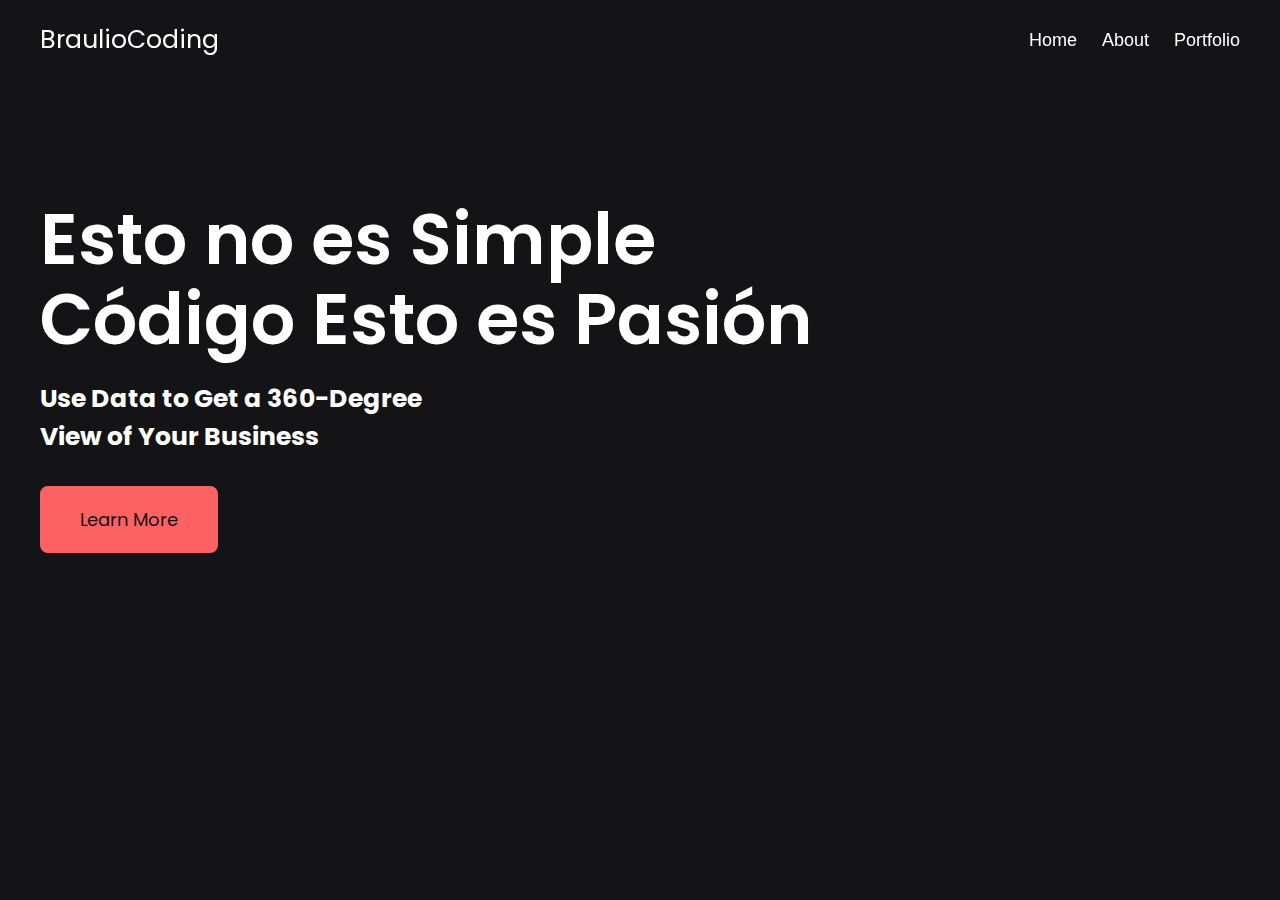
==== index.html @ 5a396bde "menu imagen" ====
<!DOCTYPE html>
<html lang="es">
<head>
    <meta charset="UTF-8">
    <meta http-equiv="X-UA-Compatible" content="IE=edge">
    <meta name="viewport" content="width=device-width, initial-scale=1.0">
    <link rel="stylesheet" href="styles/styles.css">
    <title>Document</title>
</head>
<body>
  <main>

    <section id="bc__section__menu" class="bc__section__menu">
        <div class="bc__section__menu__container bc__section__container">
            <div class="bc__container__logo">
                <img class="bc__logo__img" src="Images/braulio__coding__logo.png" alt="">
                <span class="bc__logo__name">BraulioCoding</span>
            </div>
            <nav class="bc__navegation"> 
                <span> Home </span>
                <span> About </span>
                <span> Portfolio </span>
            </nav>
        </div>
    </section>

    <section id="bc__section__presentation" class="bc__section__presentation">
        <div class="bc__section__presentation__container bc__section__container">
            <div class="bc__section__presentation__container__text">
                <h1>
                    Esto no es Simple Código Esto es Pasión
                </h1>

                <h2>
                    Use Data to Get a 360-Degree View of Your Business
                </h2>

                <button class="bc__btn">Learn More</button>
            </div>
        </div>
    </section>

  </main>
</body>
</html>
---- styles/styles.css ----
@import url("https://fonts.googleapis.com/css2?family=Open+Sans:wght@300;400;500;600;700;800&family=Poppins:wght@400;500;600;700;800;900&display=swap");
* {
  margin: 0px;
  padding: 0px;
  box-sizing: border-box;
  font-family: "Montserrat", sans-serif;
}

body {
  background-color: var(--background-color-main);
}

h1,
h2,
h3,
h4,
h5,
h6 {
  color: #ffffff;
  font-family: "Poppins", sans-serif;
}

h1 {
  font-size: 70px;
  font-weight: 600;
  line-height: 80px;
}

h2 {
  font-size: 25px;
}

p {
  color: #bababa;
  font-family: "Open Sans", sans-serif;
}

section {
  display: flex;
  padding: 0 40px;
}

.bc__section__menu {
  position: fixed;
  top: 0px;
  right: 0px;
  left: 0px;
  color: #ffffff;
  background-color: transparent;
}
.bc__section__menu__container {
  display: flex;
  justify-content: space-between;
  padding: 15px 0;
}
.bc__section__menu__container .bc__container__logo {
  display: flex;
  align-items: center;
}
.bc__section__menu__container .bc__container__logo .bc__logo__name {
  font-family: "Poppins", sans-serif;
  font-size: 25px;
}
.bc__section__menu__container .bc__container__logo img.bc__logo__img {
  height: 50px;
}
.bc__section__menu__container .bc__navegation {
  display: flex;
  align-items: center;
  gap: 25px;
  font-family: "Open Sans", sans-serif;
  font-size: 18px;
}
.bc__section__menu__container .bc__navegation span {
  cursor: pointer;
  transition: color 0.4s ease;
}
.bc__section__menu__container .bc__navegation span:hover {
  color: var(--color-main);
}

.bc__section__container {
  width: 1800px;
  margin: 0 auto;
}

.bc__btn {
  padding: 18px 38px;
  font-size: 18px;
  border-radius: 8px;
  border: 2px solid var(--color-main);
  background-color: var(--color-main);
  color: var(--background-color-main);
  font-family: "Poppins", sans-serif;
  cursor: pointer;
  transition: all 0.4s ease;
}

.bc__btn:hover {
  border: 2px solid #ffffff;
  background-color: transparent;
  color: #ffffff;
}

/* Media Queries --------------------------------------*/
@media screen and (max-width: 1024px) {
  section {
    padding: 0 20px;
  }
}
@media screen and (max-width: 768px) {
  h1 {
    font-size: 40px;
    line-height: 45px;
  }
  h2 {
    font-size: 20px;
  }
  .bc__section__menu__container nav.bc__navegation {
    display: none;
  }
  .bc__section__menu__container .bc__logo__name {
    display: none;
  }
}
:root {
  --background-color-container: #181c1e;
  --background-color-main: #141416;
  --radius-main: 15px;
  --padding-container: 20px;
  --color-main: #fd6262;
}

.bc__section__presentation {
  min-height: 800px;
  height: 100vh;
  background-image: url(../Images/FondoPresentacion.webp) !important;
  background-position: center;
  background-size: cover;
}
.bc__section__presentation__container__text {
  max-width: 800px;
  margin-top: 200px;
}
.bc__section__presentation__container__text h2 {
  max-width: 400px;
  padding: 20px 0 30px 0;
}

/* Media Queries ----------------------------------------*/
@media screen and (max-width: 1024px) {
  .bc__section__presentation__container {
    display: flex;
    justify-content: center;
    align-items: center;
  }
  .bc__section__presentation__container__text {
    margin: 0;
    text-align: center;
  }
  .bc__section__presentation__container__text h2 {
    margin: 0 auto;
  }
}

/*# sourceMappingURL=styles.css.map */
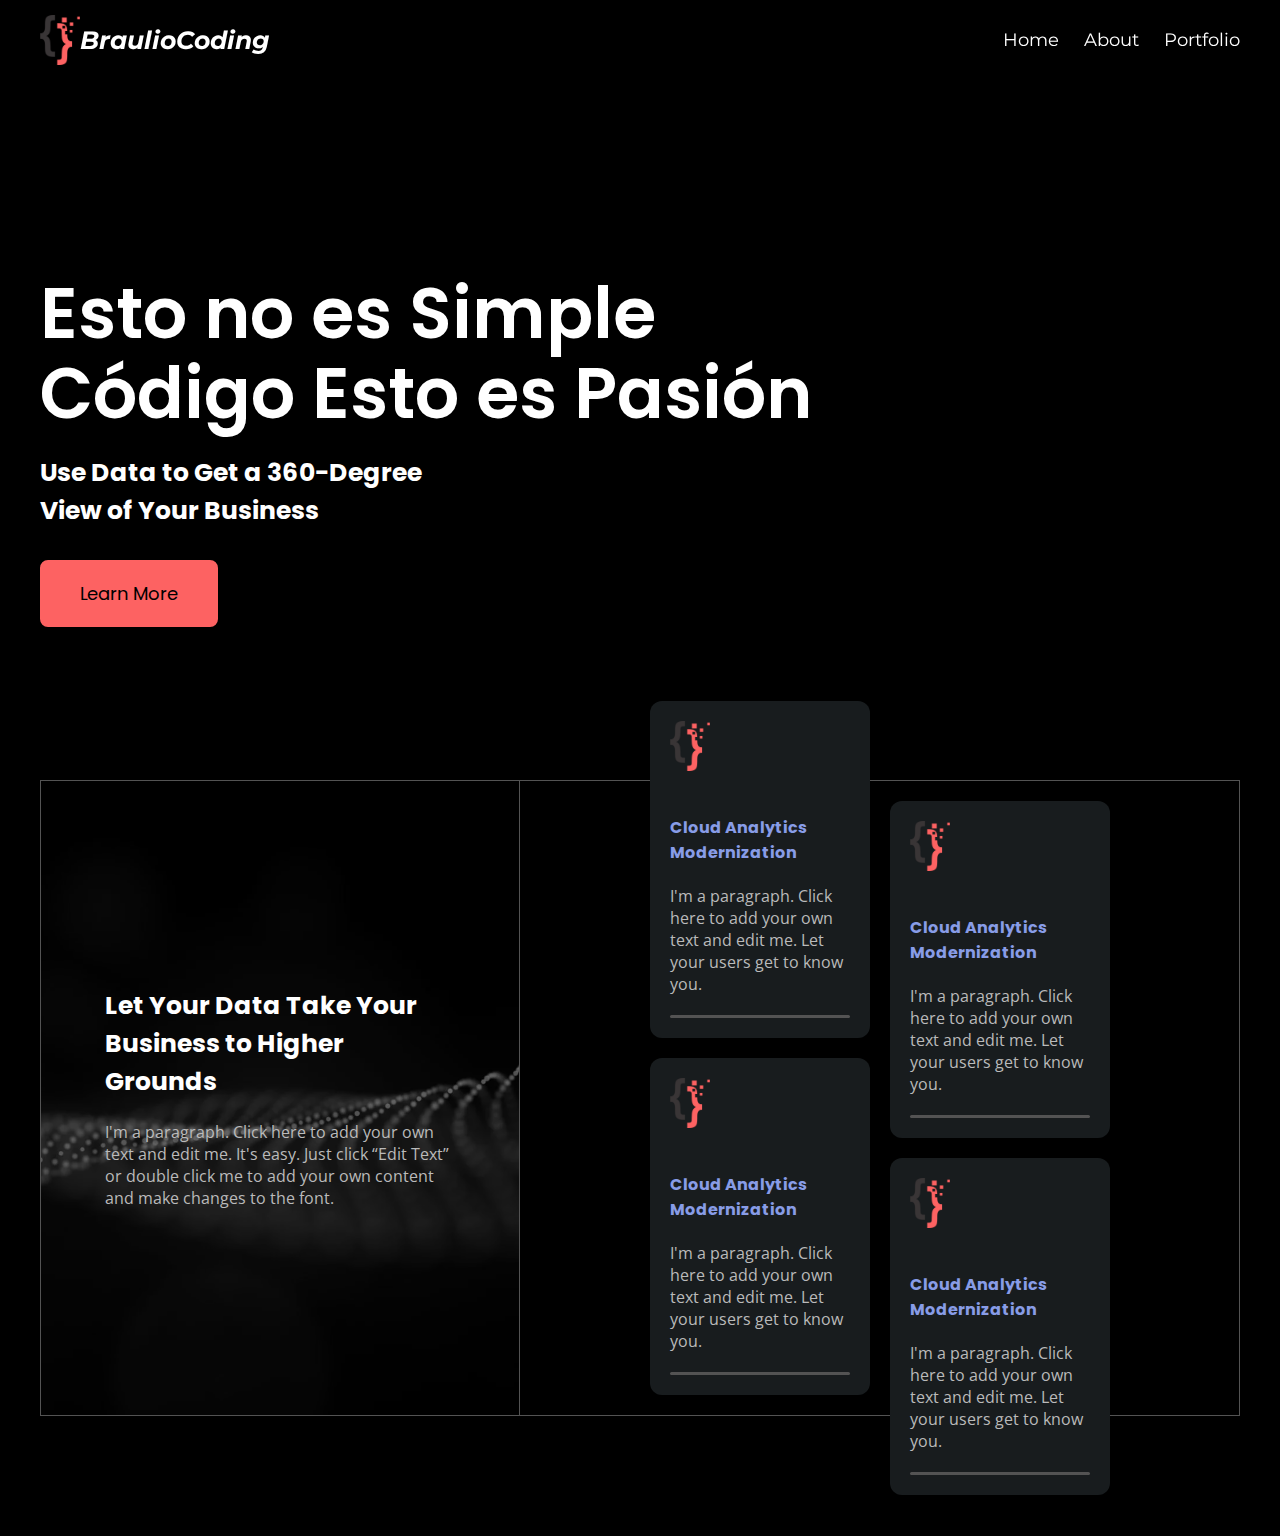
==== commit e9f6ab0f: "Section TWO" ====
--- a/index.html
+++ b/index.html
@@ -1,45 +1,132 @@
 <!DOCTYPE html>
 <html lang="es">
+
 <head>
     <meta charset="UTF-8">
     <meta http-equiv="X-UA-Compatible" content="IE=edge">
     <meta name="viewport" content="width=device-width, initial-scale=1.0">
     <link rel="stylesheet" href="styles/styles.css">
-    <title>Document</title>
+    <title>Braulio Coding</title>
 </head>
+
 <body>
-  <main>
+    <main>
 
-    <section id="bc__section__menu" class="bc__section__menu">
-        <div class="bc__section__menu__container bc__section__container">
-            <div class="bc__container__logo">
-                <img class="bc__logo__img" src="Images/braulio__coding__logo.png" alt="">
-                <span class="bc__logo__name">BraulioCoding</span>
+        <section id="bc__section__menu" class="bc__section__menu">
+            <div class="bc__section__menu__container bc__section__container">
+                <div class="bc__container__logo">
+                    <img class="bc__logo__img" src="Images/braulio__coding__logo.webp" alt="">
+                    <span class="bc__logo__name">BraulioCoding</span>
+                </div>
+                <nav class="bc__navegation">
+                    <span> Home </span>
+                    <span> About </span>
+                    <span> Portfolio </span>
+                </nav>
+                <div class="bc__menu__icon">
+                    <div class="bc__menu__line bc__menu__line__one"></div>
+                    <div class="bc__menu__line bc__menu__line__two"></div>
+                    <div class="bc__menu__line bc__menu__line__three"></div>
+                </div>
             </div>
-            <nav class="bc__navegation"> 
-                <span> Home </span>
-                <span> About </span>
-                <span> Portfolio </span>
-            </nav>
-        </div>
-    </section>
+        </section>
 
-    <section id="bc__section__presentation" class="bc__section__presentation">
-        <div class="bc__section__presentation__container bc__section__container">
-            <div class="bc__section__presentation__container__text">
-                <h1>
-                    Esto no es Simple Código Esto es Pasión
-                </h1>
+        <section id="bc__section__presentation" class="bc__section__presentation">
+            <div class="bc__section__presentation__container bc__section__container">
+                <div class="bc__section__presentation__container__text">
+                    <h1>
+                        Esto no es Simple Código Esto es Pasión
+                    </h1>
 
-                <h2>
-                    Use Data to Get a 360-Degree View of Your Business
-                </h2>
+                    <h2>
+                        Use Data to Get a 360-Degree View of Your Business
+                    </h2>
 
-                <button class="bc__btn">Learn More</button>
+                    <button class="bc__btn">Learn More</button>
+                </div>
             </div>
-        </div>
-    </section>
+        </section>
 
-  </main>
+        <section id="bc__section__skills" class="bc__section__skills">
+            <div class="bc__section__skills__container bc__section__container">
+                <div class="bc__section__skills__container__text">
+                    <div class="bc__section__skills__container__text__description">
+                        <div class="background__filter"></div>
+                        <h2>
+                            Let Your Data Take Your Business to Higher Grounds
+                        </h2>
+                        <p>
+                            I'm a paragraph. Click here to add your own
+                            text and edit me. It's easy. Just click “Edit
+                            Text” or double click me to add your own content
+                            and make changes to the font.
+                        </p>
+                    </div>
+                    <div class="bc__section__skills__container__text__skills">
+
+                        <div class="bc__skills__container__group bc__skills__container__group__one">
+                            <div class="bc__skill__container">
+                                <img src="Images/braulio__coding__logo.webp" alt="">
+                                <h4>
+                                    Cloud Analytics Modernization
+                                </h4>
+                                <p>
+                                    I'm a paragraph. Click here to add
+                                    your own text and edit me. Let your
+                                    users get to know you.
+                                </p>
+
+                                <div class="skills__line"></div>
+                            </div>
+                            <div class="bc__skill__container">
+                                <img src="Images/braulio__coding__logo.webp" alt="">
+                                <h4>
+                                    Cloud Analytics Modernization
+                                </h4>
+                                <p>
+                                    I'm a paragraph. Click here to add
+                                    your own text and edit me. Let your
+                                    users get to know you.
+                                </p>
+
+                                <div class="skills__line"></div>
+                            </div>
+                        </div>
+                        <div class="bc__skills__container__group bc__skills__container__group__two">
+                            <div class="bc__skill__container">
+                                <img src="Images/braulio__coding__logo.webp" alt="">
+                                <h4>
+                                    Cloud Analytics Modernization
+                                </h4>
+                                <p>
+                                    I'm a paragraph. Click here to add
+                                    your own text and edit me. Let your
+                                    users get to know you.
+                                </p>
+
+                                <div class="skills__line"></div>
+                            </div>
+                            <div class="bc__skill__container">
+                                <img src="Images/braulio__coding__logo.webp" alt="">
+                                <h4>
+                                    Cloud Analytics Modernization
+                                </h4>
+                                <p>
+                                    I'm a paragraph. Click here to add
+                                    your own text and edit me. Let your
+                                    users get to know you.
+                                </p>
+
+                                <div class="skills__line"></div>
+                            </div>
+                        </div>
+
+                    </div>
+                </div>
+            </div>
+        </section>
+
+    </main>
 </body>
+
 </html>--- a/styles/styles.css
+++ b/styles/styles.css
@@ -1,4 +1,5 @@
 @import url("https://fonts.googleapis.com/css2?family=Open+Sans:wght@300;400;500;600;700;800&family=Poppins:wght@400;500;600;700;800;900&display=swap");
+@import url("https://fonts.googleapis.com/css2?family=Montserrat:ital,wght@1,700;1,800;1,900&display=swap");
 * {
   margin: 0px;
   padding: 0px;
@@ -51,6 +52,7 @@
 .bc__section__menu__container {
   display: flex;
   justify-content: space-between;
+  align-items: center;
   padding: 15px 0;
 }
 .bc__section__menu__container .bc__container__logo {
@@ -58,8 +60,10 @@
   align-items: center;
 }
 .bc__section__menu__container .bc__container__logo .bc__logo__name {
-  font-family: "Poppins", sans-serif;
+  font-family: "Montserrat", sans-serif !important;
   font-size: 25px;
+  font-weight: 700;
+  font-style: italic;
 }
 .bc__section__menu__container .bc__container__logo img.bc__logo__img {
   height: 50px;
@@ -77,6 +81,9 @@
 }
 .bc__section__menu__container .bc__navegation span:hover {
   color: var(--color-main);
+}
+.bc__section__menu__container .bc__menu__icon {
+  display: none;
 }
 
 .bc__section__container {
@@ -107,28 +114,44 @@
   section {
     padding: 0 20px;
   }
+  .bc__section__menu__container .bc__navegation {
+    display: none;
+  }
+  .bc__section__menu__container .bc__menu__icon {
+    display: flex;
+    justify-content: center;
+    align-items: center;
+    flex-wrap: wrap;
+    gap: 2px;
+    width: 35px;
+    height: 30px;
+    transition: all 0.4s ease;
+  }
+  .bc__section__menu__container .bc__menu__icon .bc__menu__line {
+    width: 80%;
+    height: 3px;
+    background-color: white;
+  }
 }
 @media screen and (max-width: 768px) {
   h1 {
-    font-size: 40px;
-    line-height: 45px;
+    font-size: 35px;
+    line-height: 40px;
   }
   h2 {
     font-size: 20px;
   }
-  .bc__section__menu__container nav.bc__navegation {
-    display: none;
-  }
   .bc__section__menu__container .bc__logo__name {
     display: none;
   }
 }
 :root {
   --background-color-container: #181c1e;
-  --background-color-main: #141416;
+  --background-color-main: #000000;
   --radius-main: 15px;
   --padding-container: 20px;
   --color-main: #fd6262;
+  --border-color-main: #535353;
 }
 
 .bc__section__presentation {
@@ -137,14 +160,98 @@
   background-image: url(../Images/FondoPresentacion.webp) !important;
   background-position: center;
   background-size: cover;
+  background-attachment: fixed;
+}
+.bc__section__presentation__container {
+  display: flex;
+  align-items: center;
 }
 .bc__section__presentation__container__text {
   max-width: 800px;
-  margin-top: 200px;
 }
 .bc__section__presentation__container__text h2 {
   max-width: 400px;
   padding: 20px 0 30px 0;
+}
+
+/*Section Skills ----------------------------------------*/
+.bc__section__skills {
+  padding-bottom: 120px;
+}
+.bc__section__skills__container__text {
+  display: flex;
+  flex-wrap: wrap;
+  width: 100%;
+  margin-top: -120px;
+  border: 1px solid var(--border-color-main);
+  background-color: var(--background-color-main);
+}
+.bc__section__skills__container__text__description {
+  position: relative;
+  display: flex;
+  justify-content: center;
+  align-items: center;
+  align-content: center;
+  flex-wrap: wrap;
+  gap: 20px;
+  width: 40%;
+  padding: 80px 40px;
+  border-right: 1px solid var(--border-color-main);
+  background-image: url(../Images/background__skills.webp);
+  background-size: cover;
+  background-position: center;
+}
+.bc__section__skills__container__text__description h2,
+.bc__section__skills__container__text__description p {
+  max-width: 350px;
+  z-index: 1;
+}
+.bc__section__skills__container__text__description .background__filter {
+  position: absolute;
+  top: 0px;
+  right: 0px;
+  bottom: 0px;
+  left: 0px;
+  background-color: rgba(0, 0, 0, 0.6);
+}
+.bc__section__skills__container__text__skills {
+  display: flex;
+  justify-content: center;
+  gap: 20px;
+  width: 60%;
+  padding: 20px;
+}
+.bc__section__skills__container__text__skills .bc__skills__container__group {
+  display: flex;
+  flex-wrap: wrap;
+  gap: 20px;
+  width: 220px;
+}
+.bc__section__skills__container__text__skills .bc__skills__container__group .bc__skill__container {
+  width: 220px;
+  padding: 20px;
+  border-radius: 12px;
+  background-color: var(--background-color-container);
+}
+.bc__section__skills__container__text__skills .bc__skills__container__group .bc__skill__container img {
+  width: 40px;
+}
+.bc__section__skills__container__text__skills .bc__skills__container__group .bc__skill__container h4 {
+  margin: 40px 0 20px 0;
+  color: #889ce7;
+}
+.bc__section__skills__container__text__skills .bc__skills__container__group .bc__skill__container .skills__line {
+  width: 100%;
+  height: 3px;
+  margin-top: 20px;
+  border-radius: 5px;
+  background-color: var(--border-color-main);
+}
+.bc__section__skills__container__text__skills .bc__skills__container__group__one {
+  margin-top: -100px;
+}
+.bc__section__skills__container__text__skills .bc__skills__container__group__two {
+  margin-bottom: -100px;
 }
 
 /* Media Queries ----------------------------------------*/
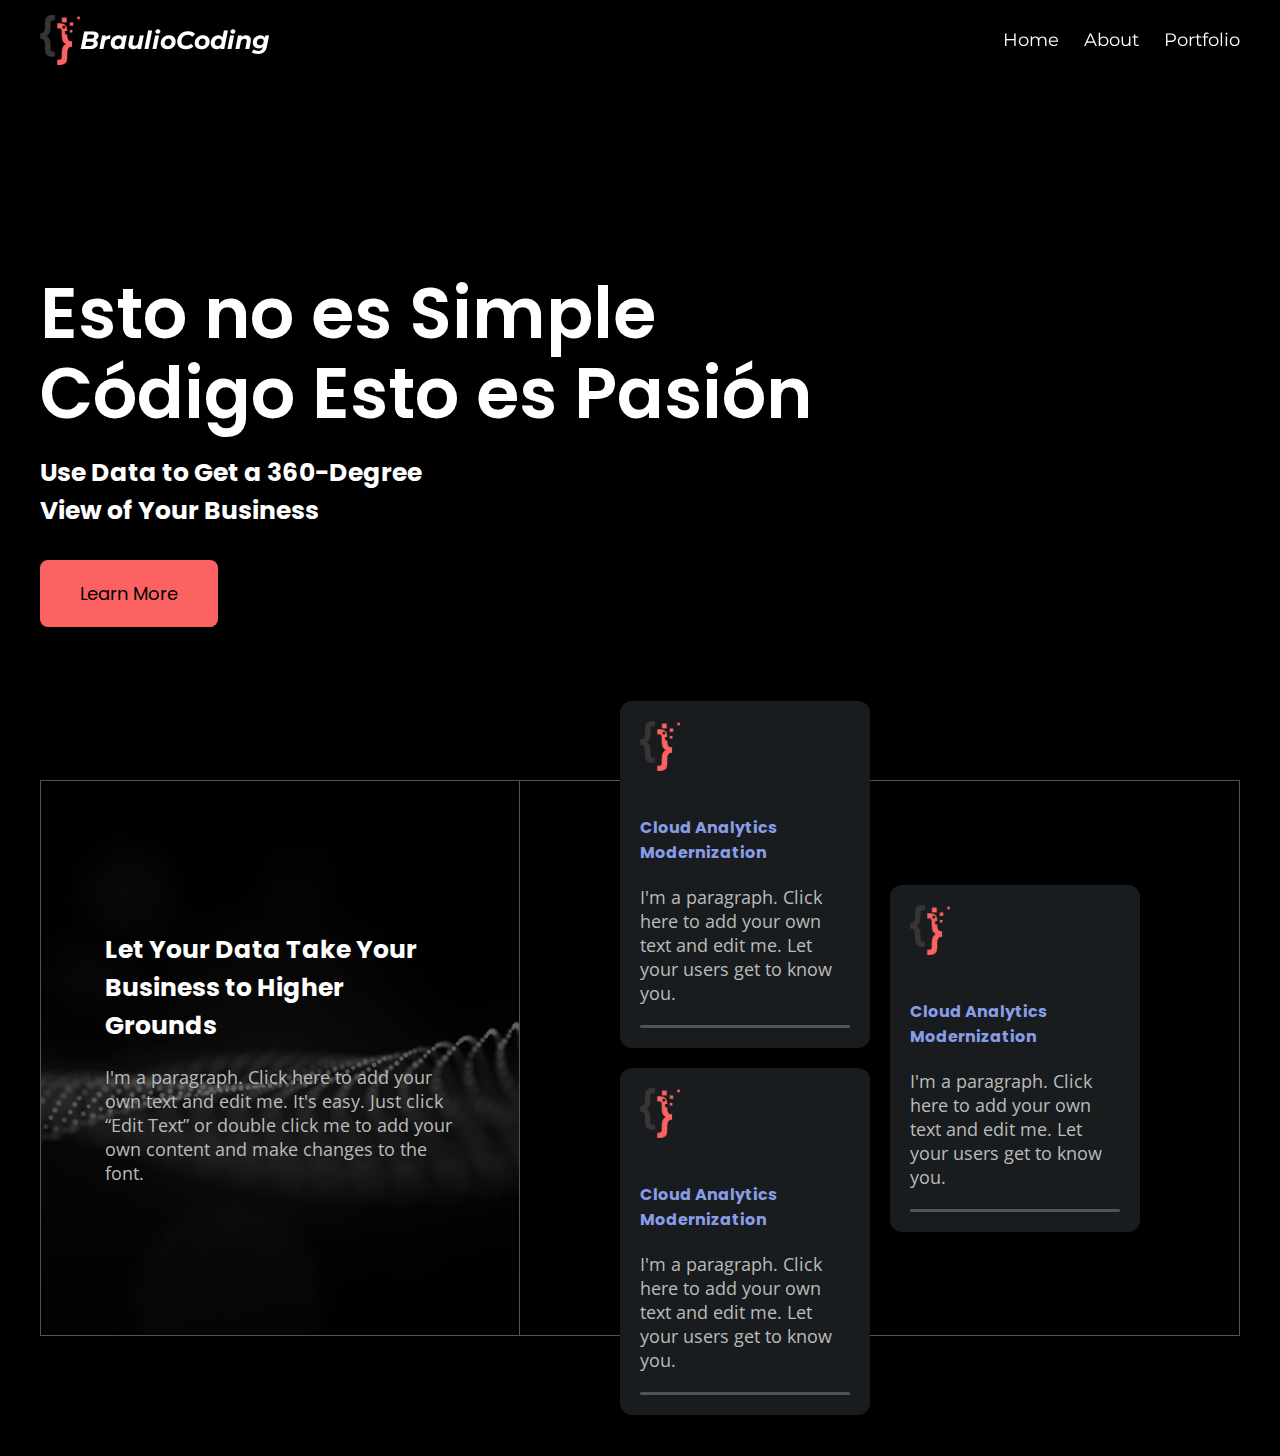
==== commit 4827c22a: "skills media queries" ====
--- a/index.html
+++ b/index.html
@@ -106,19 +106,6 @@
 
                                 <div class="skills__line"></div>
                             </div>
-                            <div class="bc__skill__container">
-                                <img src="Images/braulio__coding__logo.webp" alt="">
-                                <h4>
-                                    Cloud Analytics Modernization
-                                </h4>
-                                <p>
-                                    I'm a paragraph. Click here to add
-                                    your own text and edit me. Let your
-                                    users get to know you.
-                                </p>
-
-                                <div class="skills__line"></div>
-                            </div>
                         </div>
 
                     </div>
--- a/styles/styles.css
+++ b/styles/styles.css
@@ -32,6 +32,7 @@
 }
 
 p {
+  font-size: 18px;
   color: #bababa;
   font-family: "Open Sans", sans-serif;
 }
@@ -112,7 +113,7 @@
 /* Media Queries --------------------------------------*/
 @media screen and (max-width: 1024px) {
   section {
-    padding: 0 20px;
+    padding: 0 30px;
   }
   .bc__section__menu__container .bc__navegation {
     display: none;
@@ -123,8 +124,8 @@
     align-items: center;
     flex-wrap: wrap;
     gap: 2px;
-    width: 35px;
-    height: 30px;
+    width: 30px;
+    height: 25px;
     transition: all 0.4s ease;
   }
   .bc__section__menu__container .bc__menu__icon .bc__menu__line {
@@ -225,10 +226,10 @@
   display: flex;
   flex-wrap: wrap;
   gap: 20px;
-  width: 220px;
+  width: 250px;
 }
 .bc__section__skills__container__text__skills .bc__skills__container__group .bc__skill__container {
-  width: 220px;
+  width: 250px;
   padding: 20px;
   border-radius: 12px;
   background-color: var(--background-color-container);
@@ -248,10 +249,10 @@
   background-color: var(--border-color-main);
 }
 .bc__section__skills__container__text__skills .bc__skills__container__group__one {
-  margin-top: -100px;
+  margin: -100px 0;
 }
 .bc__section__skills__container__text__skills .bc__skills__container__group__two {
-  margin-bottom: -100px;
+  align-content: center;
 }
 
 /* Media Queries ----------------------------------------*/
@@ -268,6 +269,26 @@
   .bc__section__presentation__container__text h2 {
     margin: 0 auto;
   }
+  /*Section SKILLS ---------------*/
+  .bc__section__skills__container__text__description {
+    width: 100%;
+    padding: 120px 20px;
+    border-right: none;
+    border-bottom: 1px solid var(--border-color-main);
+  }
+  .bc__section__skills__container__text__skills {
+    flex-wrap: wrap;
+    width: 100%;
+    z-index: 1;
+  }
+}
+@media screen and (max-width: 639px) {
+  #bc__section__skills .bc__skills__container__group__one {
+    margin-bottom: 0;
+  }
+  #bc__section__skills .bc__skills__container__group__two {
+    margin-bottom: -100px;
+  }
 }
 
 /*# sourceMappingURL=styles.css.map */
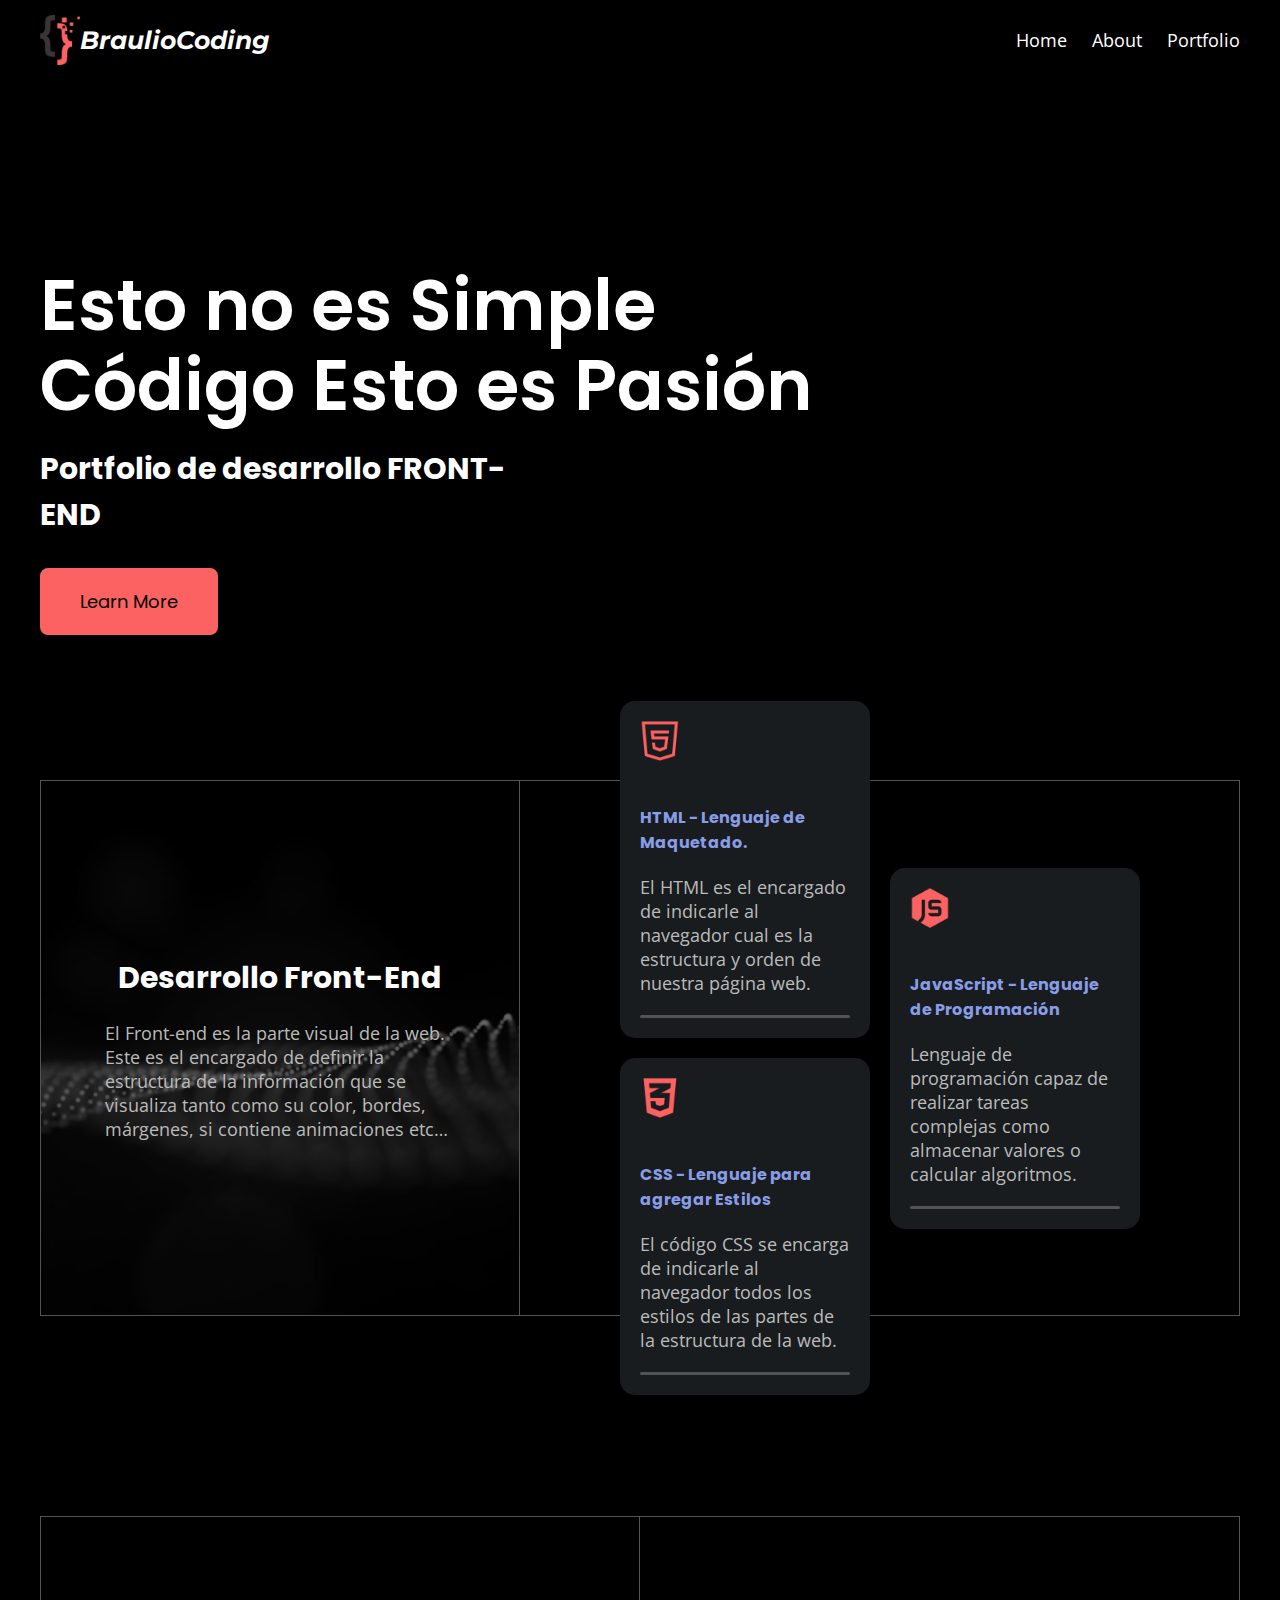
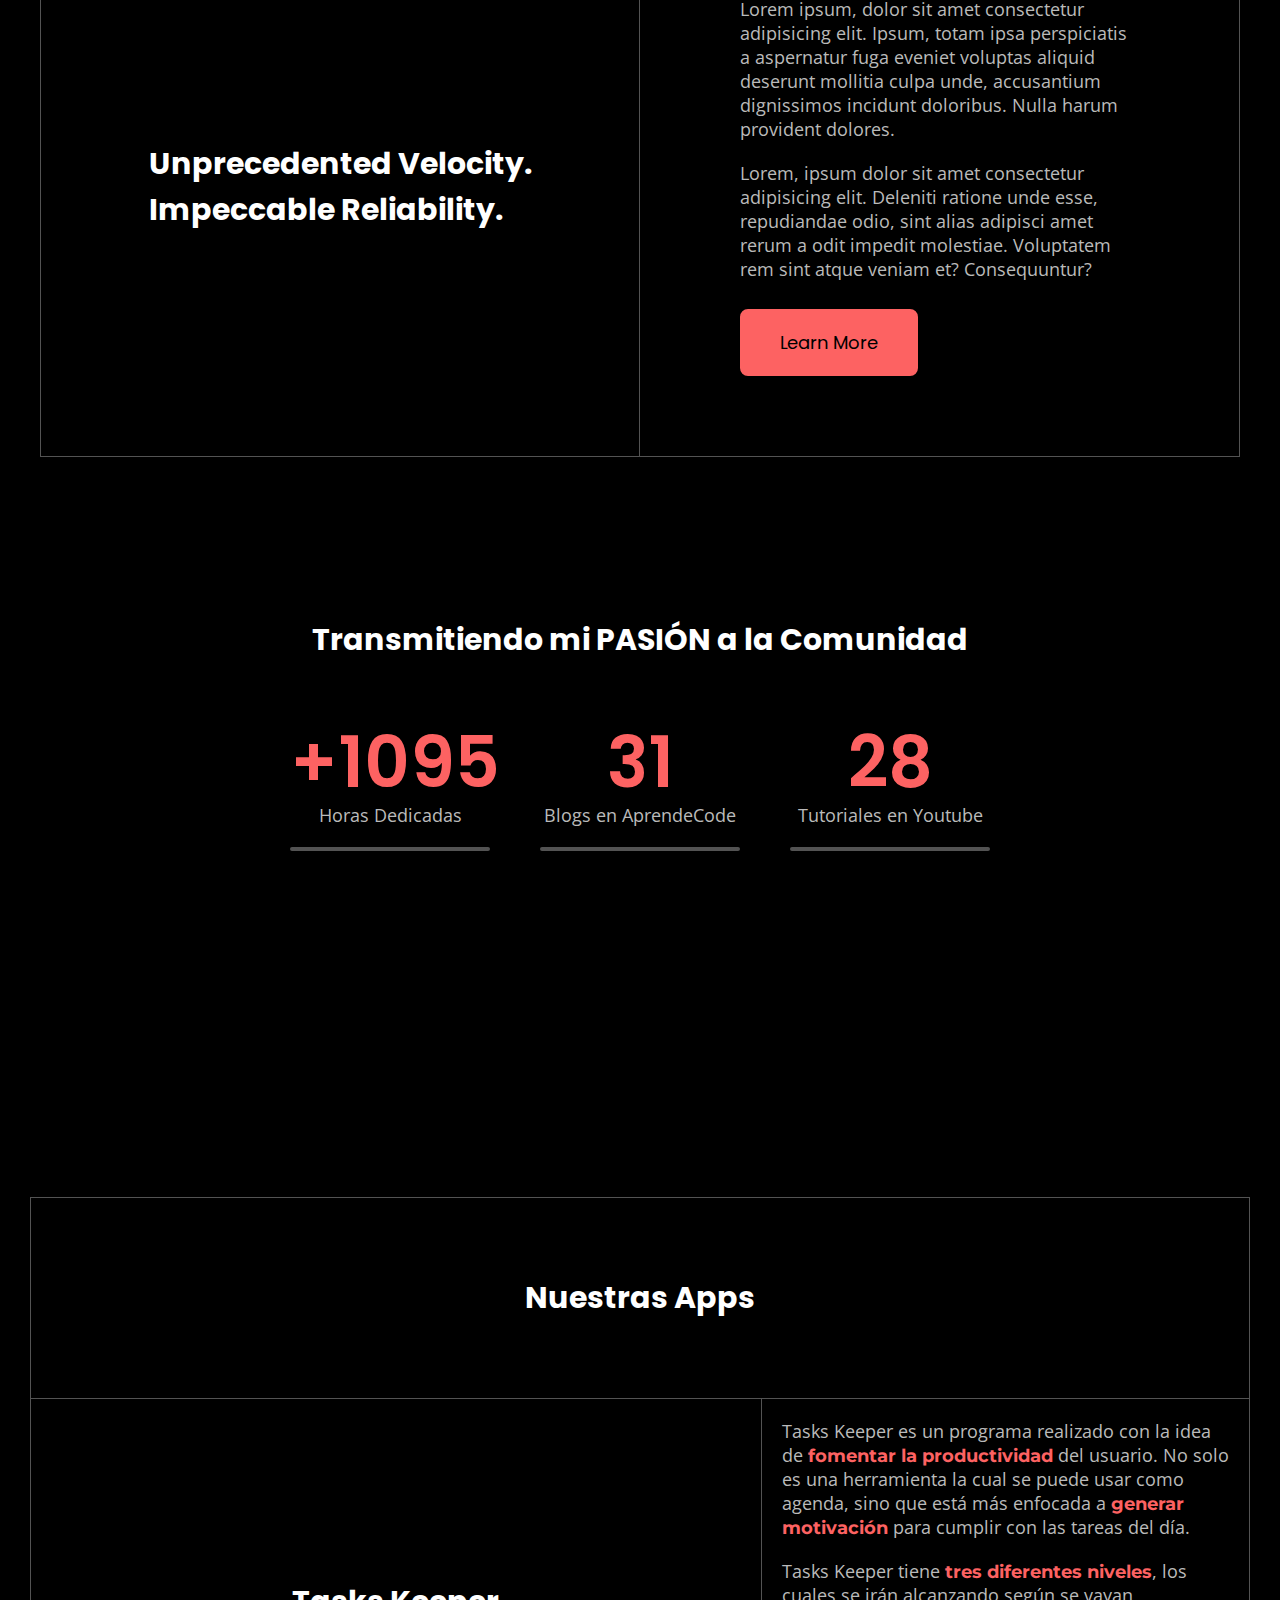
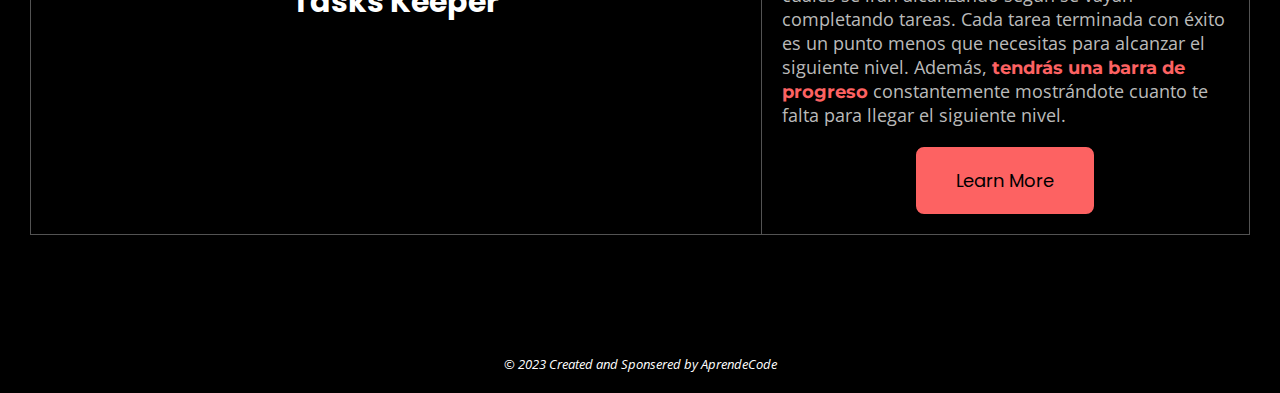
==== commit 0ec6c062: "Changing some TEXT" ====
--- a/index.html
+++ b/index.html
@@ -39,7 +39,7 @@
                     </h1>
 
                     <h2>
-                        Use Data to Get a 360-Degree View of Your Business
+                        Portfolio de desarrollo FRONT-END
                     </h2>
 
                     <button class="bc__btn">Learn More</button>
@@ -53,40 +53,40 @@
                     <div class="bc__section__skills__container__text__description">
                         <div class="background__filter"></div>
                         <h2>
-                            Let Your Data Take Your Business to Higher Grounds
+                            Desarrollo Front-End
                         </h2>
                         <p>
-                            I'm a paragraph. Click here to add your own
-                            text and edit me. It's easy. Just click “Edit
-                            Text” or double click me to add your own content
-                            and make changes to the font.
+                            El Front-end es la parte visual de la web. 
+                            Este es el encargado de definir la estructura 
+                            de la información que se visualiza tanto como su 
+                            color, bordes, márgenes, si contiene animaciones etc…
                         </p>
                     </div>
                     <div class="bc__section__skills__container__text__skills">
 
                         <div class="bc__skills__container__group bc__skills__container__group__one">
                             <div class="bc__skill__container">
-                                <img src="Images/braulio__coding__logo.webp" alt="">
+                                <img src="Images/html__image.webp" alt="">
                                 <h4>
-                                    Cloud Analytics Modernization
+                                    HTML - Lenguaje de Maquetado.
                                 </h4>
                                 <p>
-                                    I'm a paragraph. Click here to add
-                                    your own text and edit me. Let your
-                                    users get to know you.
+                                    El  HTML es el encargado de indicarle al 
+                                    navegador cual es la estructura y orden 
+                                    de nuestra página web.
                                 </p>
 
                                 <div class="skills__line"></div>
                             </div>
                             <div class="bc__skill__container">
-                                <img src="Images/braulio__coding__logo.webp" alt="">
+                                <img src="Images/css__image.webp" alt="">
                                 <h4>
-                                    Cloud Analytics Modernization
+                                    CSS - Lenguaje para agregar Estilos
                                 </h4>
                                 <p>
-                                    I'm a paragraph. Click here to add
-                                    your own text and edit me. Let your
-                                    users get to know you.
+                                    El código CSS se encarga de indicarle al 
+                                    navegador todos los estilos 
+                                    de las partes de la estructura de la web.
                                 </p>
 
                                 <div class="skills__line"></div>
@@ -94,14 +94,14 @@
                         </div>
                         <div class="bc__skills__container__group bc__skills__container__group__two">
                             <div class="bc__skill__container">
-                                <img src="Images/braulio__coding__logo.webp" alt="">
+                                <img src="Images/javascript__image.webp" alt="">
                                 <h4>
-                                    Cloud Analytics Modernization
+                                    JavaScript - Lenguaje de Programación
                                 </h4>
                                 <p>
-                                    I'm a paragraph. Click here to add
-                                    your own text and edit me. Let your
-                                    users get to know you.
+                                    Lenguaje de programación capaz 
+                                    de realizar tareas complejas como 
+                                    almacenar valores o calcular algoritmos.
                                 </p>
 
                                 <div class="skills__line"></div>
@@ -113,6 +113,114 @@
             </div>
         </section>
 
+        <section id="bc__section__about" class="bc__section__about">
+            <div class="bc__section__about__container bc__section__container">
+                <div class="bc__section__about__container__text">
+                    <div class="bc__section__about__container__text__header">
+                        <div class="background__filter"></div>
+                        <h2>
+                            Unprecedented Velocity.<br>
+                            Impeccable Reliability.
+                        </h2>
+                    </div>
+                    <div class="bc__section__about__container__text__description">
+                        <div class="bc__section__about__container__text__description__container">
+                            <p>
+                                Lorem ipsum, dolor sit amet consectetur 
+                                adipisicing elit. Ipsum, totam ipsa perspiciatis 
+                                a aspernatur fuga eveniet voluptas aliquid 
+                                deserunt mollitia culpa unde, accusantium 
+                                dignissimos incidunt doloribus. Nulla harum 
+                                provident dolores.
+                            </p>
+                            <p>
+                                Lorem, ipsum dolor sit amet consectetur adipisicing 
+                                elit. Deleniti ratione unde esse, repudiandae 
+                                odio, sint alias adipisci amet rerum a odit impedit 
+                                molestiae. Voluptatem rem sint atque veniam et? 
+                                Consequuntur?
+                            </p>
+    
+                            <button class="bc__btn"> Learn More</button>
+                        </div>
+                       
+                    </div>
+                </div>
+            </div>
+        </section>
+
+        <section id="bc__section__our__numbers" class="bc__section__our__numbers">
+            <div class="bc__section__our__numbers__container bc__section__container">
+                <h2>
+                    Transmitiendo mi PASIÓN a la Comunidad 
+                </h2>
+                <div class="bc__section__our__numbers__container__numbers">
+
+                    <div class="bc__container__number">
+                        <h1>+1095</h1>
+                        <p> Horas Dedicadas</p>
+                        <div class="bc__numbers__line"></div>
+                    </div>
+
+                    <div class="bc__container__number">
+                        <h1>31</h1>
+                        <p> Blogs en AprendeCode </p>
+                        <div class="bc__numbers__line"></div>
+                    </div>
+
+                    <div class="bc__container__number">
+                        <h1>28</h1>
+                        <p> Tutoriales en Youtube </p>
+                        <div class="bc__numbers__line"></div>
+                    </div>
+
+                </div>
+            </div>
+            <div class="bc__section__our__numbers__gradient"></div>
+        </section>
+
+        <section id="bc__section__portfolio" class="bc__section__portfolio">
+            <div class="bc__section__portfolio__container bc__section__container">
+                <div class="bc__section__portfolio__container__portfolio">
+                    <div class="bc__container__apps">
+                        <div class="bc__container__apps__title bc__app">
+                            <h2>
+                                Nuestras Apps
+                            </h2>
+                        </div>
+                    </div>
+                    <div class="bc__section__portfolio__container__portfolio__img__app">
+                        <h2> Tasks Keeper</h2>
+
+                         <img src="Images/task__keeper__image.webp" alt="">
+                    </div>
+                    <div class="bc__section__portfolio__container__portfolio__description__app">
+                        <p>
+                            Tasks Keeper es un programa realizado con la idea de <strong> fomentar la 
+                            productividad </strong> del usuario. No solo es una herramienta la 
+                            cual se puede usar como agenda, sino que está más enfocada a <strong> generar
+                            motivación </strong> para cumplir con las tareas del día. 
+                        </p>
+
+                        <p>
+                            Tasks Keeper tiene <strong>tres diferentes niveles</strong>, los cuales 
+                            se irán alcanzando según se vayan completando tareas. 
+                            Cada tarea terminada con éxito es un punto menos que 
+                            necesitas para alcanzar el siguiente nivel. Además, 
+                            <strong>tendrás una barra de progreso</strong> constantemente mostrándote 
+                            cuanto te falta para llegar el siguiente nivel.
+                        </p>
+
+                        <button class="bc__btn">Learn More</button>
+                    </div>
+                </div>
+            </div>
+        </section>
+
+        <footer id="bc__footer">
+            <small> &copy; 2023 Created and Sponsered by AprendeCode </small>
+        </footer>
+
     </main>
 </body>
 
--- a/styles/styles.css
+++ b/styles/styles.css
@@ -28,7 +28,7 @@
 }
 
 h2 {
-  font-size: 25px;
+  font-size: 30px;
 }
 
 p {
@@ -37,54 +37,13 @@
   font-family: "Open Sans", sans-serif;
 }
 
+strong {
+  color: var(--color-main);
+}
+
 section {
   display: flex;
   padding: 0 40px;
-}
-
-.bc__section__menu {
-  position: fixed;
-  top: 0px;
-  right: 0px;
-  left: 0px;
-  color: #ffffff;
-  background-color: transparent;
-}
-.bc__section__menu__container {
-  display: flex;
-  justify-content: space-between;
-  align-items: center;
-  padding: 15px 0;
-}
-.bc__section__menu__container .bc__container__logo {
-  display: flex;
-  align-items: center;
-}
-.bc__section__menu__container .bc__container__logo .bc__logo__name {
-  font-family: "Montserrat", sans-serif !important;
-  font-size: 25px;
-  font-weight: 700;
-  font-style: italic;
-}
-.bc__section__menu__container .bc__container__logo img.bc__logo__img {
-  height: 50px;
-}
-.bc__section__menu__container .bc__navegation {
-  display: flex;
-  align-items: center;
-  gap: 25px;
-  font-family: "Open Sans", sans-serif;
-  font-size: 18px;
-}
-.bc__section__menu__container .bc__navegation span {
-  cursor: pointer;
-  transition: color 0.4s ease;
-}
-.bc__section__menu__container .bc__navegation span:hover {
-  color: var(--color-main);
-}
-.bc__section__menu__container .bc__menu__icon {
-  display: none;
 }
 
 .bc__section__container {
@@ -122,15 +81,16 @@
     display: flex;
     justify-content: center;
     align-items: center;
+    align-content: center;
     flex-wrap: wrap;
-    gap: 2px;
+    gap: 6px;
     width: 30px;
     height: 25px;
     transition: all 0.4s ease;
   }
   .bc__section__menu__container .bc__menu__icon .bc__menu__line {
     width: 80%;
-    height: 3px;
+    height: 2px;
     background-color: white;
   }
 }
@@ -155,6 +115,65 @@
   --border-color-main: #535353;
 }
 
+.bc__section__menu {
+  position: fixed;
+  top: 0px;
+  right: 0px;
+  left: 0px;
+  color: #ffffff;
+  background-color: black;
+  z-index: 999;
+}
+.bc__section__menu__container {
+  display: flex;
+  justify-content: space-between;
+  align-items: center;
+  padding: 15px 0;
+}
+.bc__section__menu__container .bc__container__logo {
+  display: flex;
+  align-items: center;
+}
+.bc__section__menu__container .bc__container__logo .bc__logo__name {
+  font-family: "Montserrat", sans-serif;
+  font-size: 25px;
+  font-weight: 700;
+  font-style: italic;
+}
+.bc__section__menu__container .bc__container__logo img.bc__logo__img {
+  height: 50px;
+}
+.bc__section__menu__container .bc__navegation {
+  display: flex;
+  align-items: center;
+  gap: 25px;
+}
+.bc__section__menu__container .bc__navegation span {
+  font-family: "Open Sans", sans-serif;
+  font-size: 18px;
+  cursor: pointer;
+  transition: color 0.4s ease;
+}
+.bc__section__menu__container .bc__navegation span:hover {
+  color: var(--color-main);
+}
+.bc__section__menu__container .bc__menu__icon {
+  display: none;
+}
+
+footer#bc__footer {
+  display: flex;
+  justify-content: center;
+  align-items: center;
+  padding: 20px;
+  color: white;
+  background-color: black;
+}
+footer#bc__footer small {
+  font-family: "Open Sans", sans-serif;
+  font-style: italic;
+}
+
 .bc__section__presentation {
   min-height: 800px;
   height: 100vh;
@@ -171,7 +190,7 @@
   max-width: 800px;
 }
 .bc__section__presentation__container__text h2 {
-  max-width: 400px;
+  max-width: 500px;
   padding: 20px 0 30px 0;
 }
 
@@ -231,7 +250,7 @@
 .bc__section__skills__container__text__skills .bc__skills__container__group .bc__skill__container {
   width: 250px;
   padding: 20px;
-  border-radius: 12px;
+  border-radius: var(--radius-main);
   background-color: var(--background-color-container);
 }
 .bc__section__skills__container__text__skills .bc__skills__container__group .bc__skill__container img {
@@ -253,6 +272,155 @@
 }
 .bc__section__skills__container__text__skills .bc__skills__container__group__two {
   align-content: center;
+}
+
+/*Section About -----------------------------------------*/
+.bc__section__about__container {
+  margin: 80px auto;
+}
+.bc__section__about__container__text {
+  display: flex;
+  border: 1px solid var(--border-color-main);
+}
+.bc__section__about__container__text__header {
+  position: relative;
+  display: flex;
+  justify-content: center;
+  align-items: center;
+  width: 50%;
+  padding: 150px 20px;
+  border-right: 1px solid var(--border-color-main);
+  background-image: url(../Images/background__about.webp);
+  background-size: cover;
+  background-position: center;
+}
+.bc__section__about__container__text__header h2 {
+  z-index: 1;
+}
+.bc__section__about__container__text__header .background__filter {
+  position: absolute;
+  top: 0px;
+  right: 0px;
+  bottom: 0px;
+  left: 0px;
+  background-color: rgba(0, 0, 0, 0.3);
+}
+.bc__section__about__container__text__description {
+  width: 50%;
+  padding: 80px 20px;
+}
+.bc__section__about__container__text__description__container {
+  display: flex;
+  flex-wrap: wrap;
+  gap: 20px;
+  max-width: 400px;
+  margin: 0 auto;
+}
+.bc__section__about__container__text__description__container button {
+  margin-top: 8px;
+}
+
+/*Section NUMBERS ---------------------------------------*/
+.bc__section__our__numbers {
+  position: relative;
+  background-image: url(../Images/background__our__numbers.webp);
+  background-size: cover;
+  background-position: center bottom;
+}
+.bc__section__our__numbers__container {
+  min-height: 600px;
+  margin: 80px auto;
+}
+.bc__section__our__numbers__container h2 {
+  margin: 0px auto 60px auto;
+  text-align: center;
+}
+.bc__section__our__numbers__container__numbers {
+  display: flex;
+  justify-content: center;
+  flex-wrap: wrap;
+  gap: 50px;
+}
+.bc__section__our__numbers__container__numbers .bc__container__number {
+  width: 200px;
+  text-align: center;
+  z-index: 2;
+}
+.bc__section__our__numbers__container__numbers .bc__container__number h1 {
+  color: var(--color-main);
+}
+.bc__section__our__numbers__container__numbers .bc__container__number .bc__numbers__line {
+  width: 100%;
+  margin-top: 20px;
+  border-radius: 5px;
+  border: 2px solid var(--border-color-main);
+}
+.bc__section__our__numbers .bc__section__our__numbers__gradient {
+  position: absolute;
+  bottom: 0px;
+  left: 0px;
+  width: 100%;
+  height: 300px;
+  background-image: -webkit-linear-gradient(bottom, black, transparent);
+}
+
+/* Section Portfolio ------------------------------------*/
+.bc__section__portfolio {
+  padding: 0px 30px 100px 30px;
+}
+.bc__section__portfolio__container {
+  margin-top: -100px;
+  z-index: 1;
+}
+.bc__section__portfolio__container__portfolio {
+  display: flex;
+  flex-wrap: wrap;
+  width: 100%;
+  background-color: black;
+  border: 1px solid var(--border-color-main);
+  z-index: 3;
+}
+.bc__section__portfolio__container__portfolio .bc__container__apps {
+  display: flex;
+  flex-wrap: wrap;
+  width: 100%;
+  border-bottom: 1px solid var(--border-color-main);
+}
+.bc__section__portfolio__container__portfolio .bc__container__apps .bc__container__apps__title {
+  display: flex;
+  justify-content: center;
+  align-items: center;
+  width: 100%;
+  height: 200px;
+}
+.bc__section__portfolio__container__portfolio__img__app {
+  display: flex;
+  justify-content: center;
+  align-items: center;
+  align-content: center;
+  flex-wrap: wrap;
+  gap: 30px;
+  width: 60%;
+  padding: 40px;
+  border-right: 1px solid var(--border-color-main);
+}
+.bc__section__portfolio__container__portfolio__img__app img {
+  width: 100%;
+  border-radius: var(--radius-main);
+  box-shadow: 5px 5px 10px rgba(255, 255, 255, 0.4);
+}
+.bc__section__portfolio__container__portfolio__description__app {
+  display: flex;
+  justify-content: center;
+  align-items: center;
+  align-content: center;
+  flex-wrap: wrap;
+  gap: 20px;
+  width: 40%;
+  padding: 20px;
+}
+.bc__section__portfolio__container__portfolio__description__app p {
+  max-width: 500px;
 }
 
 /* Media Queries ----------------------------------------*/
@@ -272,14 +440,79 @@
   /*Section SKILLS ---------------*/
   .bc__section__skills__container__text__description {
     width: 100%;
-    padding: 120px 20px;
+    padding: 120px;
     border-right: none;
     border-bottom: 1px solid var(--border-color-main);
   }
+  .bc__section__skills__container__text__description h2,
+  .bc__section__skills__container__text__description p {
+    text-align: center;
+  }
   .bc__section__skills__container__text__skills {
     flex-wrap: wrap;
     width: 100%;
     z-index: 1;
+  }
+  /*Section OUR Numbers -----------*/
+  .bc__section__our__numbers__container__numbers .bc__container__number h1 {
+    font-size: 60px;
+    line-height: 65px;
+  }
+}
+@media screen and (max-width: 850px) {
+  /*Section About ----------*/
+  .bc__section__about__container__text {
+    flex-wrap: wrap;
+  }
+  .bc__section__about__container__text__header {
+    width: 100%;
+    border-right: none;
+    border-bottom: 1px solid var(--border-color-main);
+  }
+  .bc__section__about__container__text__header h2 {
+    text-align: center;
+  }
+  .bc__section__about__container__text__description {
+    width: 100%;
+  }
+  .bc__section__about__container__text__description__container p {
+    text-align: center;
+  }
+  .bc__section__about__container__text__description__container button {
+    margin: 8px auto 0px auto;
+  }
+  /*Section Portfolio-------*/
+  .bc__section__portfolio__container__portfolio__img__app {
+    width: 100%;
+    border-right: none;
+    border-bottom: 1px solid var(--border-color-main);
+  }
+  .bc__section__portfolio__container__portfolio__img__app img {
+    border-radius: 8px;
+  }
+  .bc__section__portfolio__container__portfolio__description__app {
+    width: 100%;
+  }
+  .bc__section__portfolio__container__portfolio__description__app p {
+    text-align: center;
+  }
+}
+@media screen and (max-width: 768px) {
+  .bc__section__skills__container__text__description {
+    width: 100%;
+    padding: 100px 20px;
+  }
+  .bc__section__skills__container__text__description h2,
+  .bc__section__skills__container__text__description p {
+    text-align: center;
+  }
+  /*Section OUR Numbers--------*/
+  .bc__section__our__numbers {
+    min-height: 100vh;
+  }
+  .bc__section__our__numbers__container__numbers .bc__container__number h1 {
+    font-size: 60px;
+    line-height: 65px;
   }
 }
 @media screen and (max-width: 639px) {
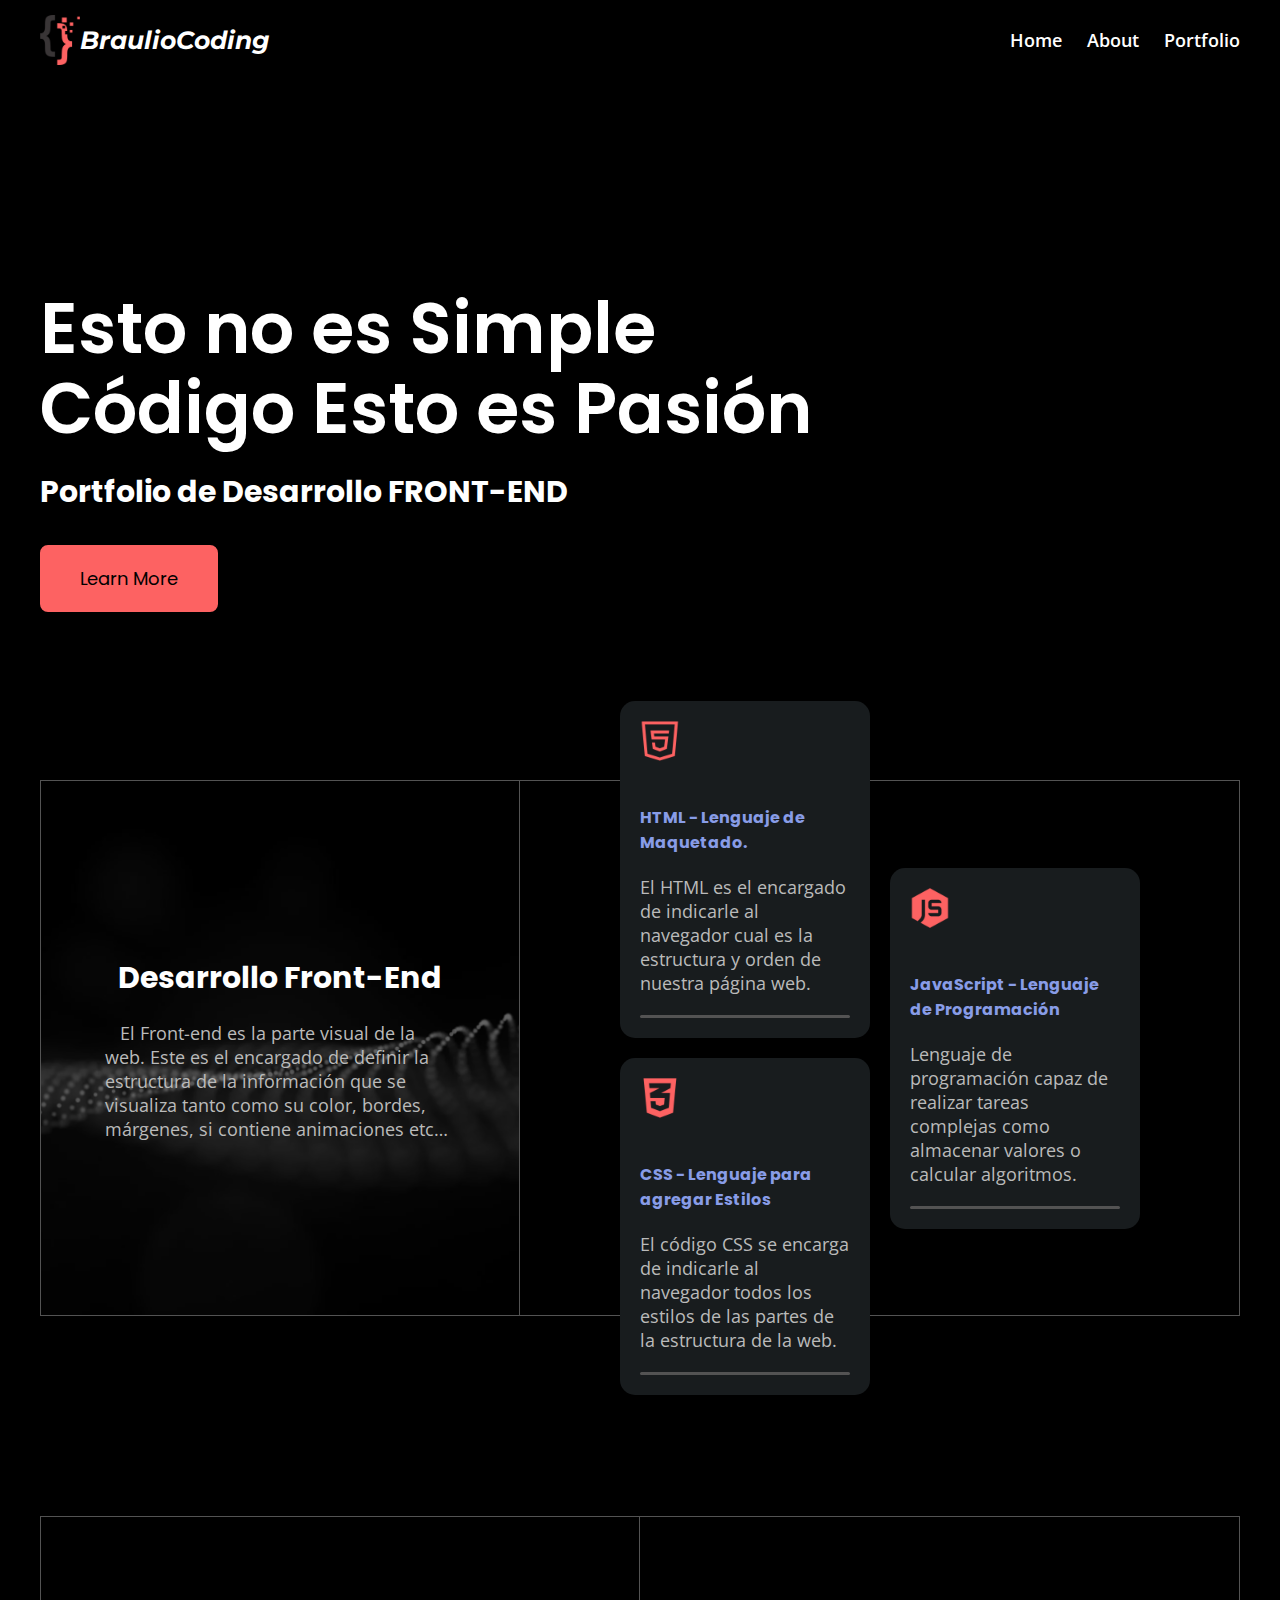
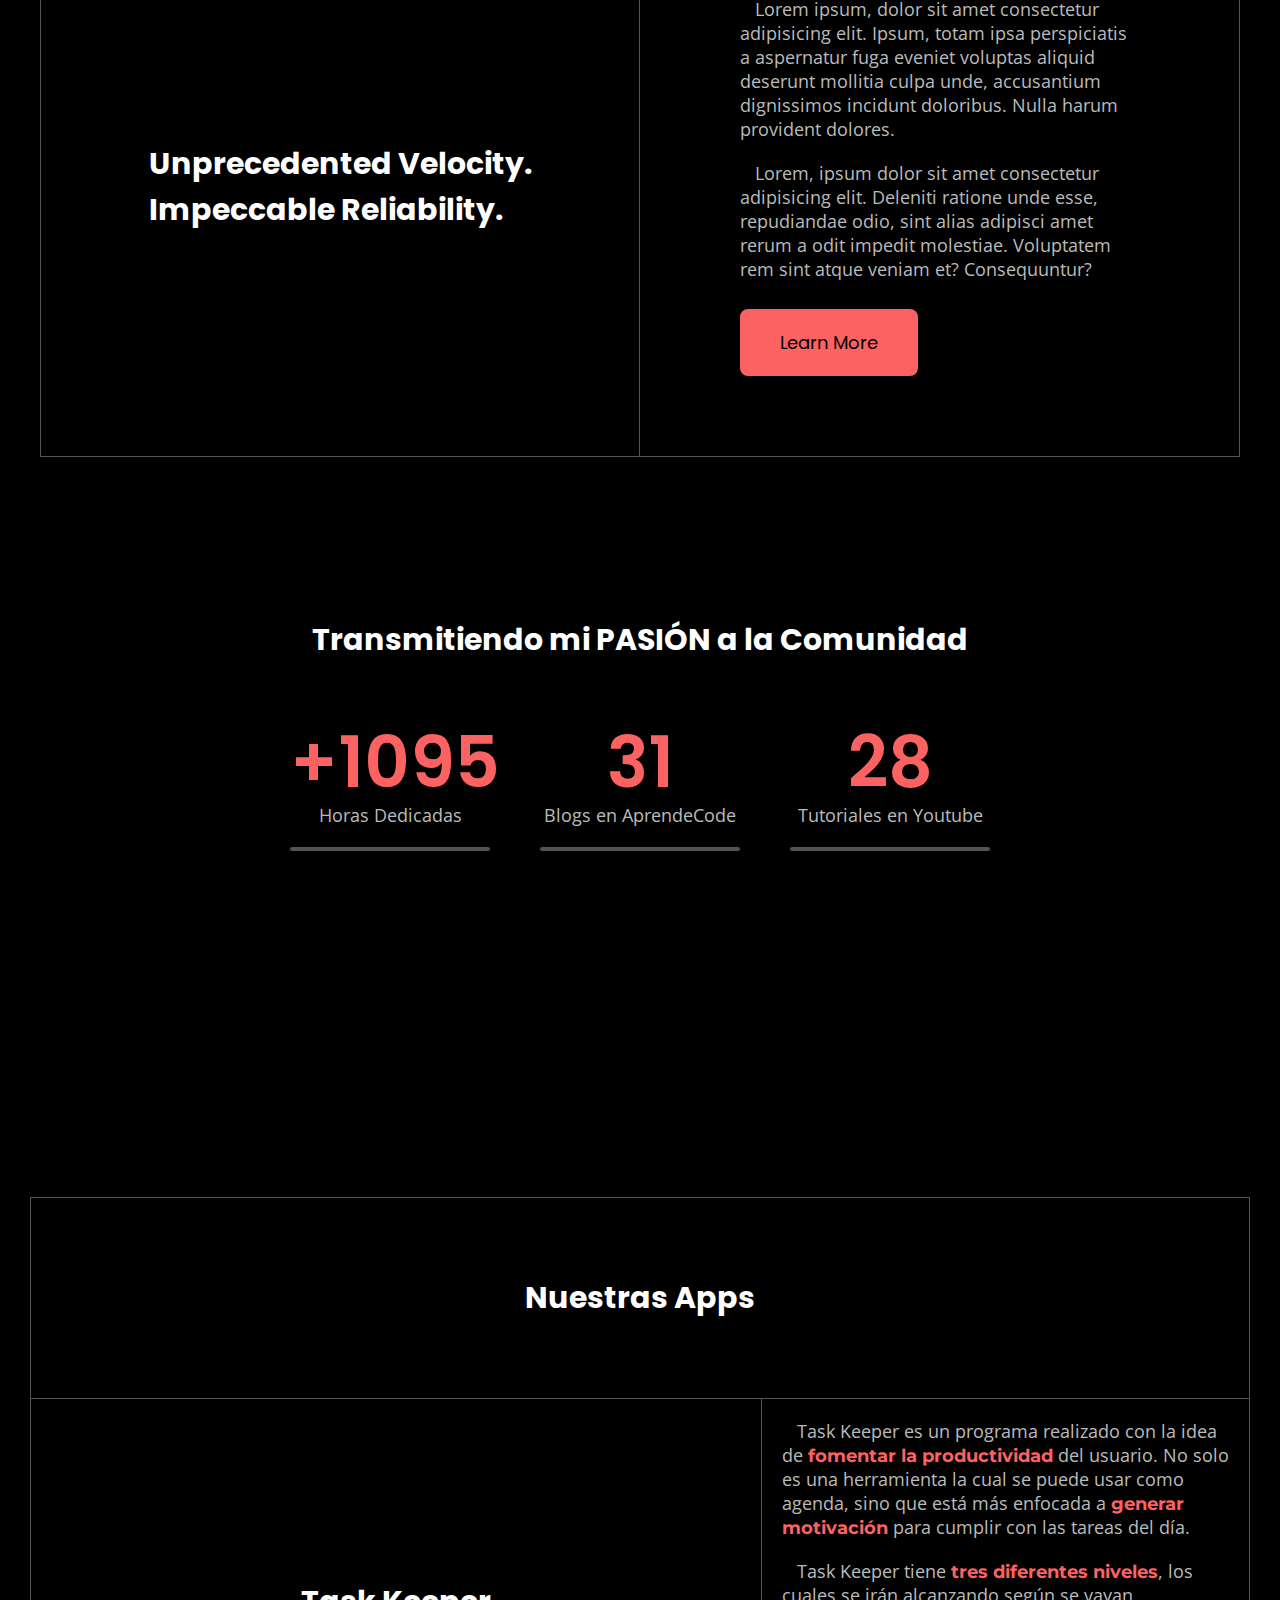
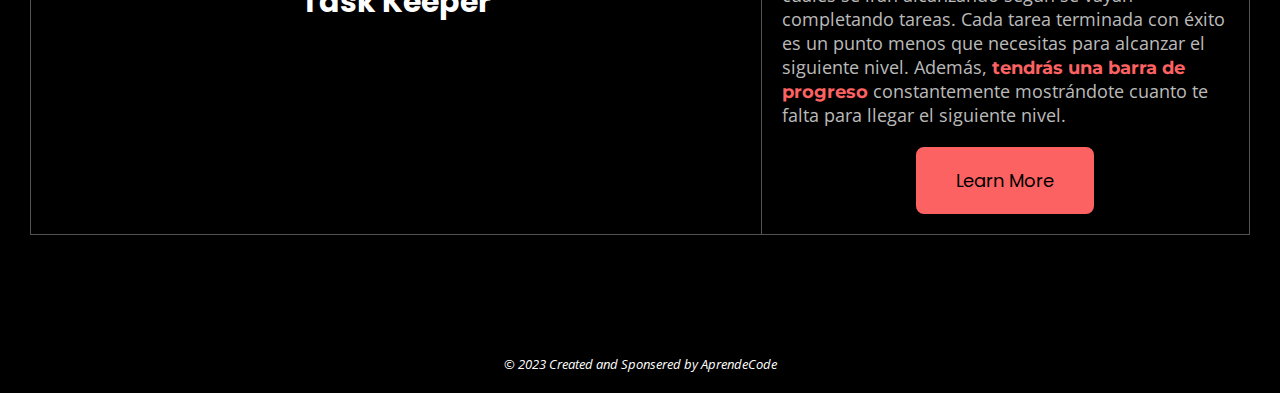
==== commit 654fbf7a: "Text-Indent 15px" ====
--- a/index.html
+++ b/index.html
@@ -39,7 +39,7 @@
                     </h1>
 
                     <h2>
-                        Portfolio de desarrollo FRONT-END
+                        Portfolio de Desarrollo FRONT-END
                     </h2>
 
                     <button class="bc__btn">Learn More</button>
@@ -190,20 +190,20 @@
                         </div>
                     </div>
                     <div class="bc__section__portfolio__container__portfolio__img__app">
-                        <h2> Tasks Keeper</h2>
+                        <h2> Task Keeper</h2>
 
                          <img src="Images/task__keeper__image.webp" alt="">
                     </div>
                     <div class="bc__section__portfolio__container__portfolio__description__app">
                         <p>
-                            Tasks Keeper es un programa realizado con la idea de <strong> fomentar la 
+                            Task Keeper es un programa realizado con la idea de <strong> fomentar la 
                             productividad </strong> del usuario. No solo es una herramienta la 
                             cual se puede usar como agenda, sino que está más enfocada a <strong> generar
                             motivación </strong> para cumplir con las tareas del día. 
                         </p>
 
                         <p>
-                            Tasks Keeper tiene <strong>tres diferentes niveles</strong>, los cuales 
+                            Task Keeper tiene <strong>tres diferentes niveles</strong>, los cuales 
                             se irán alcanzando según se vayan completando tareas. 
                             Cada tarea terminada con éxito es un punto menos que 
                             necesitas para alcanzar el siguiente nivel. Además, 
--- a/styles/styles.css
+++ b/styles/styles.css
@@ -151,6 +151,7 @@
 .bc__section__menu__container .bc__navegation span {
   font-family: "Open Sans", sans-serif;
   font-size: 18px;
+  font-weight: 600;
   cursor: pointer;
   transition: color 0.4s ease;
 }
@@ -190,7 +191,6 @@
   max-width: 800px;
 }
 .bc__section__presentation__container__text h2 {
-  max-width: 500px;
   padding: 20px 0 30px 0;
 }
 
@@ -226,6 +226,9 @@
   max-width: 350px;
   z-index: 1;
 }
+.bc__section__skills__container__text__description p {
+  text-indent: 15px;
+}
 .bc__section__skills__container__text__description .background__filter {
   position: absolute;
   top: 0px;
@@ -316,6 +319,9 @@
   max-width: 400px;
   margin: 0 auto;
 }
+.bc__section__about__container__text__description__container p {
+  text-indent: 15px;
+}
 .bc__section__about__container__text__description__container button {
   margin-top: 8px;
 }
@@ -421,6 +427,7 @@
 }
 .bc__section__portfolio__container__portfolio__description__app p {
   max-width: 500px;
+  text-indent: 15px;
 }
 
 /* Media Queries ----------------------------------------*/
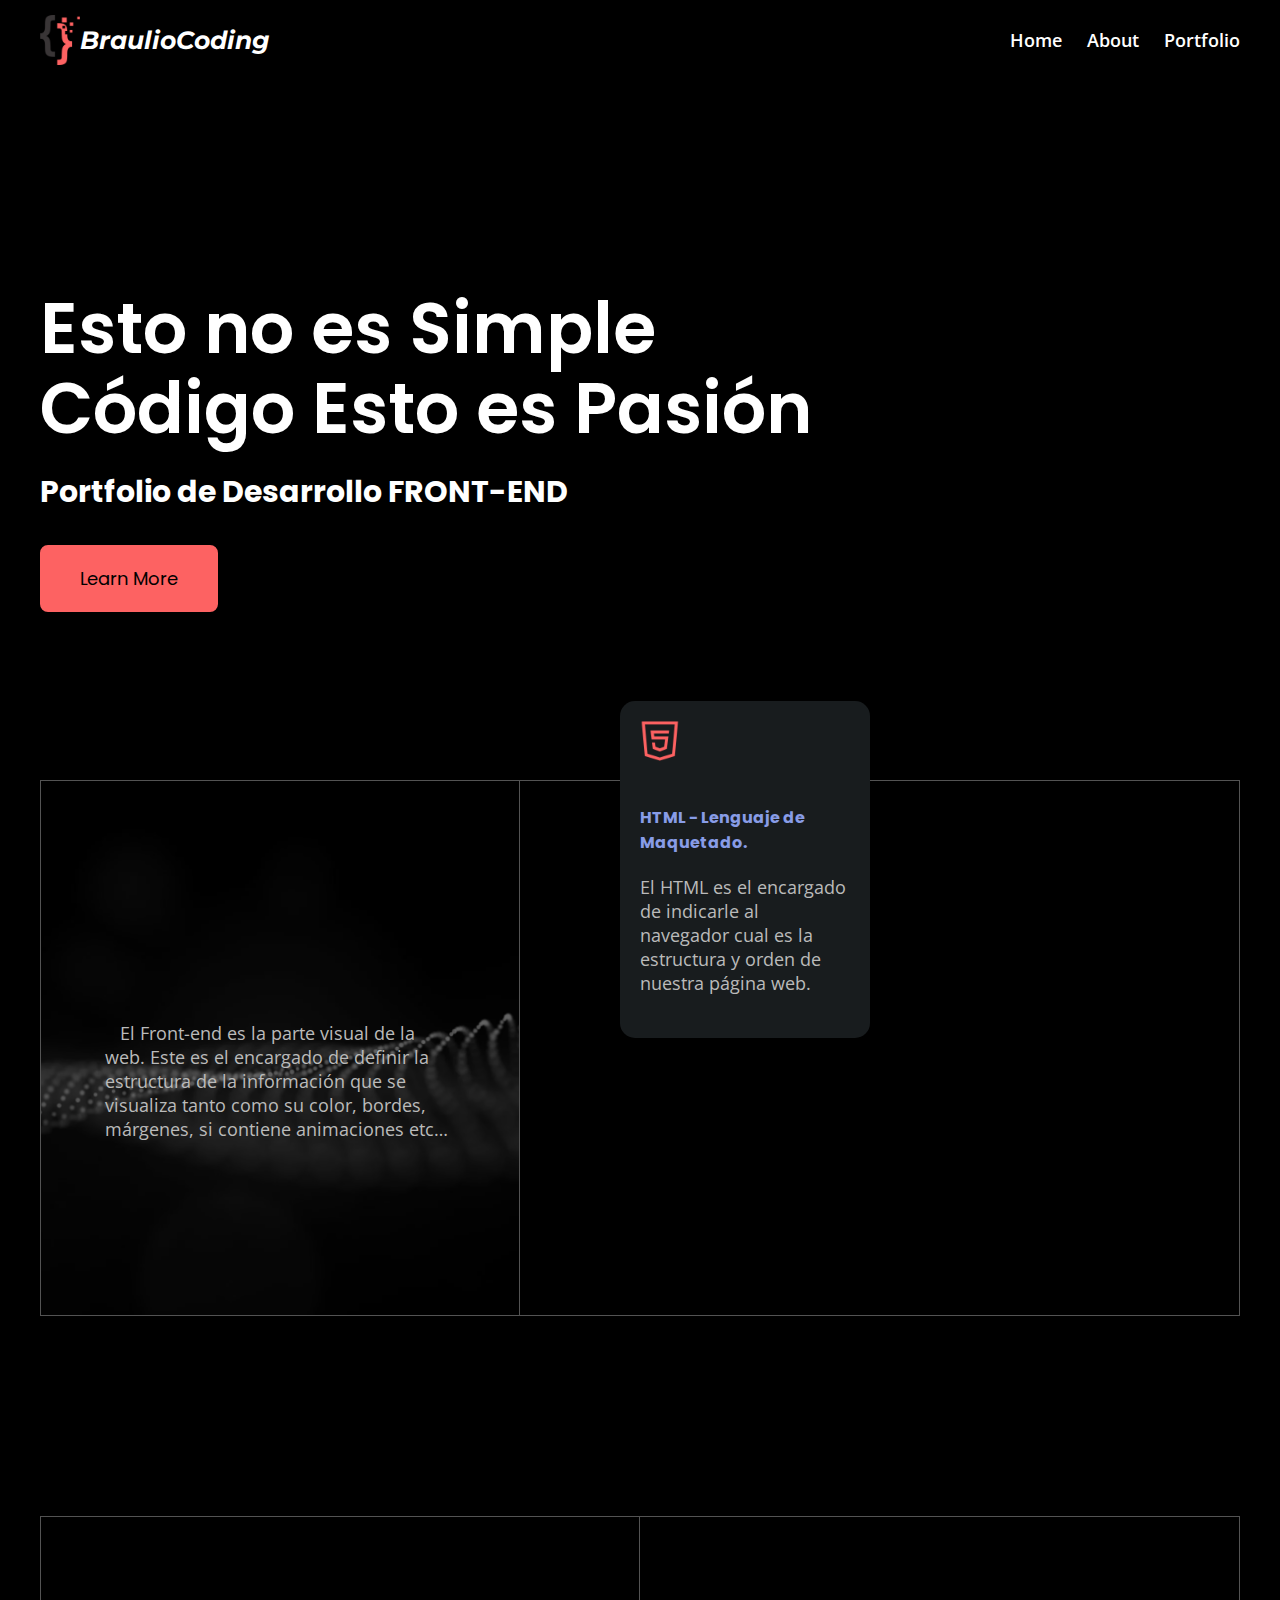
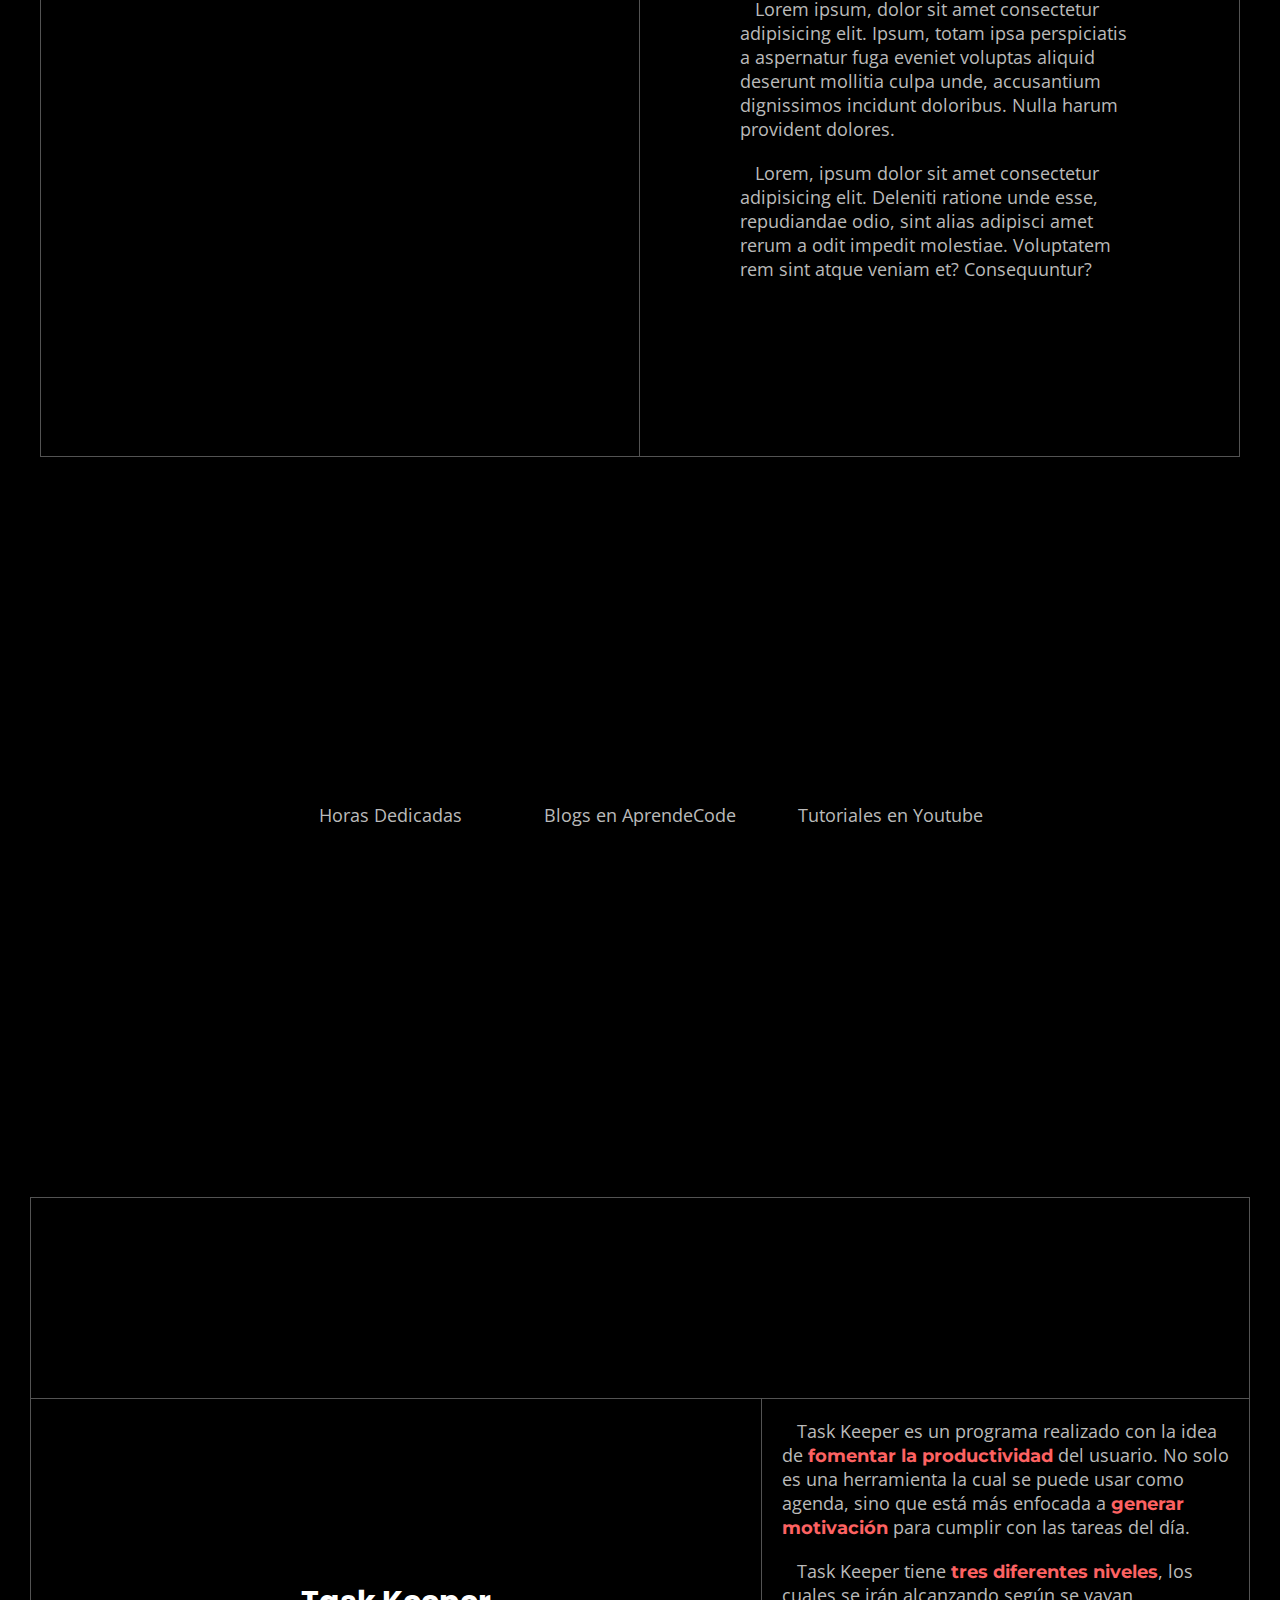
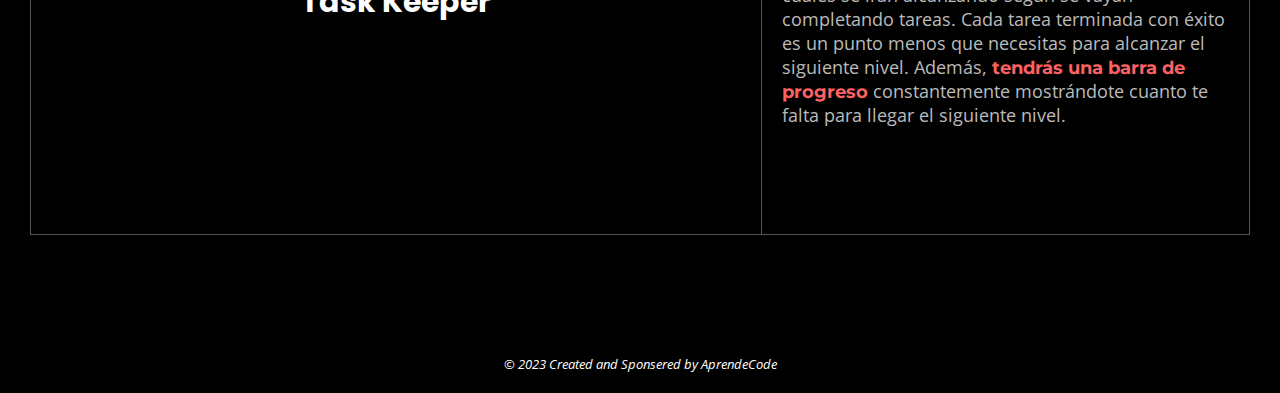
==== commit 05968e96: "Some animations fixed" ====
--- a/index.html
+++ b/index.html
@@ -34,15 +34,15 @@
         <section id="bc__section__presentation" class="bc__section__presentation">
             <div class="bc__section__presentation__container bc__section__container">
                 <div class="bc__section__presentation__container__text">
-                    <h1>
+                    <h1 class="animation__right">
                         Esto no es Simple Código Esto es Pasión
                     </h1>
 
-                    <h2>
+                    <h2 class="animation__right">
                         Portfolio de Desarrollo FRONT-END
                     </h2>
 
-                    <button class="bc__btn">Learn More</button>
+                    <button class="bc__btn animation__right">Learn More</button>
                 </div>
             </div>
         </section>
@@ -52,7 +52,7 @@
                 <div class="bc__section__skills__container__text">
                     <div class="bc__section__skills__container__text__description">
                         <div class="background__filter"></div>
-                        <h2>
+                        <h2 class="animation__up">
                             Desarrollo Front-End
                         </h2>
                         <p>
@@ -65,8 +65,8 @@
                     <div class="bc__section__skills__container__text__skills">
 
                         <div class="bc__skills__container__group bc__skills__container__group__one">
-                            <div class="bc__skill__container">
-                                <img src="Images/html__image.webp" alt="">
+                            <div class="bc__skill__container animation__left">
+                                <img class="animation__up" src="Images/html__image.webp" alt="">
                                 <h4>
                                     HTML - Lenguaje de Maquetado.
                                 </h4>
@@ -76,10 +76,10 @@
                                     de nuestra página web.
                                 </p>
 
-                                <div class="skills__line"></div>
+                                <div class="skills__line animation__line"></div>
                             </div>
-                            <div class="bc__skill__container">
-                                <img src="Images/css__image.webp" alt="">
+                            <div class="bc__skill__container animation__right">
+                                <img class="animation__up" src="Images/css__image.webp" alt="">
                                 <h4>
                                     CSS - Lenguaje para agregar Estilos
                                 </h4>
@@ -89,12 +89,12 @@
                                     de las partes de la estructura de la web.
                                 </p>
 
-                                <div class="skills__line"></div>
+                                <div class="skills__line animation__line"></div>
                             </div>
                         </div>
                         <div class="bc__skills__container__group bc__skills__container__group__two">
-                            <div class="bc__skill__container">
-                                <img src="Images/javascript__image.webp" alt="">
+                            <div class="bc__skill__container animation__up">
+                                <img class="animation__up" src="Images/javascript__image.webp" alt="">
                                 <h4>
                                     JavaScript - Lenguaje de Programación
                                 </h4>
@@ -104,7 +104,7 @@
                                     almacenar valores o calcular algoritmos.
                                 </p>
 
-                                <div class="skills__line"></div>
+                                <div class="skills__line animation__line"></div>
                             </div>
                         </div>
 
@@ -118,7 +118,7 @@
                 <div class="bc__section__about__container__text">
                     <div class="bc__section__about__container__text__header">
                         <div class="background__filter"></div>
-                        <h2>
+                        <h2 class="animation__up">
                             Unprecedented Velocity.<br>
                             Impeccable Reliability.
                         </h2>
@@ -141,7 +141,7 @@
                                 Consequuntur?
                             </p>
     
-                            <button class="bc__btn"> Learn More</button>
+                            <button class="bc__btn animation__right"> Learn More</button>
                         </div>
                        
                     </div>
@@ -151,27 +151,27 @@
 
         <section id="bc__section__our__numbers" class="bc__section__our__numbers">
             <div class="bc__section__our__numbers__container bc__section__container">
-                <h2>
+                <h2 class="animation__up">
                     Transmitiendo mi PASIÓN a la Comunidad 
                 </h2>
                 <div class="bc__section__our__numbers__container__numbers">
 
                     <div class="bc__container__number">
-                        <h1>+1095</h1>
+                        <h1 class="number__to__animate" data-value="1095">+0</h1>
                         <p> Horas Dedicadas</p>
-                        <div class="bc__numbers__line"></div>
+                        <div class="bc__numbers__line animation__line"></div>
                     </div>
 
                     <div class="bc__container__number">
-                        <h1>31</h1>
+                        <h1 class="number__to__animate" data-value="31">0</h1>
                         <p> Blogs en AprendeCode </p>
-                        <div class="bc__numbers__line"></div>
+                        <div class="bc__numbers__line animation__line"></div>
                     </div>
 
                     <div class="bc__container__number">
-                        <h1>28</h1>
+                        <h1 class="number__to__animate" data-value="28">0</h1>
                         <p> Tutoriales en Youtube </p>
-                        <div class="bc__numbers__line"></div>
+                        <div class="bc__numbers__line animation__line"></div>
                     </div>
 
                 </div>
@@ -184,7 +184,7 @@
                 <div class="bc__section__portfolio__container__portfolio">
                     <div class="bc__container__apps">
                         <div class="bc__container__apps__title bc__app">
-                            <h2>
+                            <h2 class="animation__up">
                                 Nuestras Apps
                             </h2>
                         </div>
@@ -211,7 +211,7 @@
                             cuanto te falta para llegar el siguiente nivel.
                         </p>
 
-                        <button class="bc__btn">Learn More</button>
+                        <button class="bc__btn animation__right">Learn More</button>
                     </div>
                 </div>
             </div>
@@ -222,6 +222,7 @@
         </footer>
 
     </main>
+    <script src="JavaScript/startAnimations.js"></script>
 </body>
 
 </html>--- a/styles/styles.css
+++ b/styles/styles.css
@@ -175,6 +175,33 @@
   font-style: italic;
 }
 
+/* Media Queries --------------------------------------*/
+@media screen and (max-width: 1024px) {
+  .bc__section__menu__container .bc__navegation {
+    display: none;
+  }
+  .bc__section__menu__container .bc__menu__icon {
+    display: flex;
+    justify-content: center;
+    align-items: center;
+    align-content: center;
+    flex-wrap: wrap;
+    gap: 6px;
+    width: 30px;
+    height: 25px;
+    transition: all 0.4s ease;
+  }
+  .bc__section__menu__container .bc__menu__icon .bc__menu__line {
+    width: 80%;
+    height: 2px;
+    background-color: white;
+  }
+}
+@media screen and (max-width: 768px) {
+  .bc__section__menu__container .bc__logo__name {
+    display: none;
+  }
+}
 .bc__section__presentation {
   min-height: 800px;
   height: 100vh;
@@ -194,6 +221,22 @@
   padding: 20px 0 30px 0;
 }
 
+.animation__right,
+.animation__right__on__load {
+  transform: translateX(-50px);
+  opacity: 0;
+}
+
+.animation__up {
+  transform: translateY(50px);
+  opacity: 0;
+}
+
+.animation__left {
+  transform: translateX(50px);
+  opacity: 0;
+}
+
 /*Section Skills ----------------------------------------*/
 .bc__section__skills {
   padding-bottom: 120px;
@@ -264,11 +307,12 @@
   color: #889ce7;
 }
 .bc__section__skills__container__text__skills .bc__skills__container__group .bc__skill__container .skills__line {
-  width: 100%;
+  width: 0%;
   height: 3px;
   margin-top: 20px;
   border-radius: 5px;
   background-color: var(--border-color-main);
+  opacity: 0;
 }
 .bc__section__skills__container__text__skills .bc__skills__container__group__one {
   margin: -100px 0;
@@ -354,12 +398,14 @@
 }
 .bc__section__our__numbers__container__numbers .bc__container__number h1 {
   color: var(--color-main);
+  opacity: 0;
 }
 .bc__section__our__numbers__container__numbers .bc__container__number .bc__numbers__line {
-  width: 100%;
+  width: 0%;
   margin-top: 20px;
   border-radius: 5px;
   border: 2px solid var(--border-color-main);
+  opacity: 0;
 }
 .bc__section__our__numbers .bc__section__our__numbers__gradient {
   position: absolute;
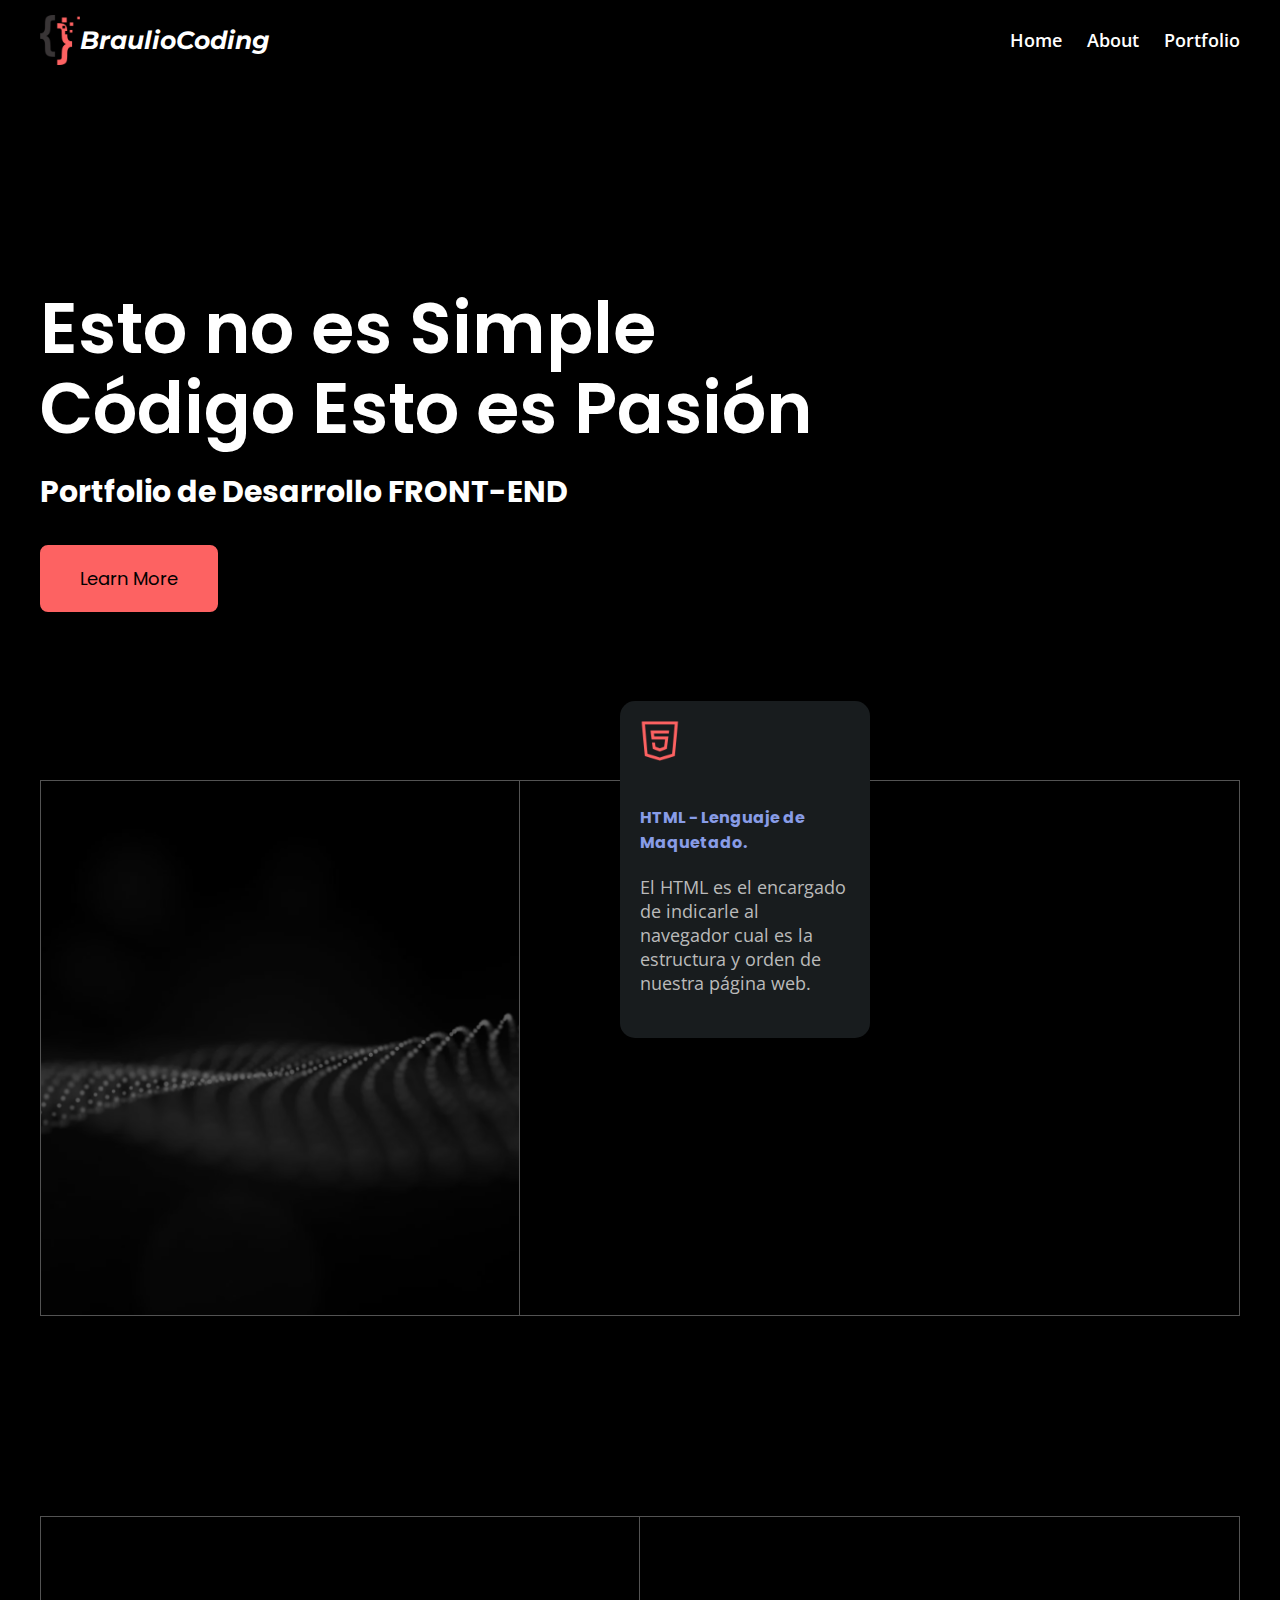
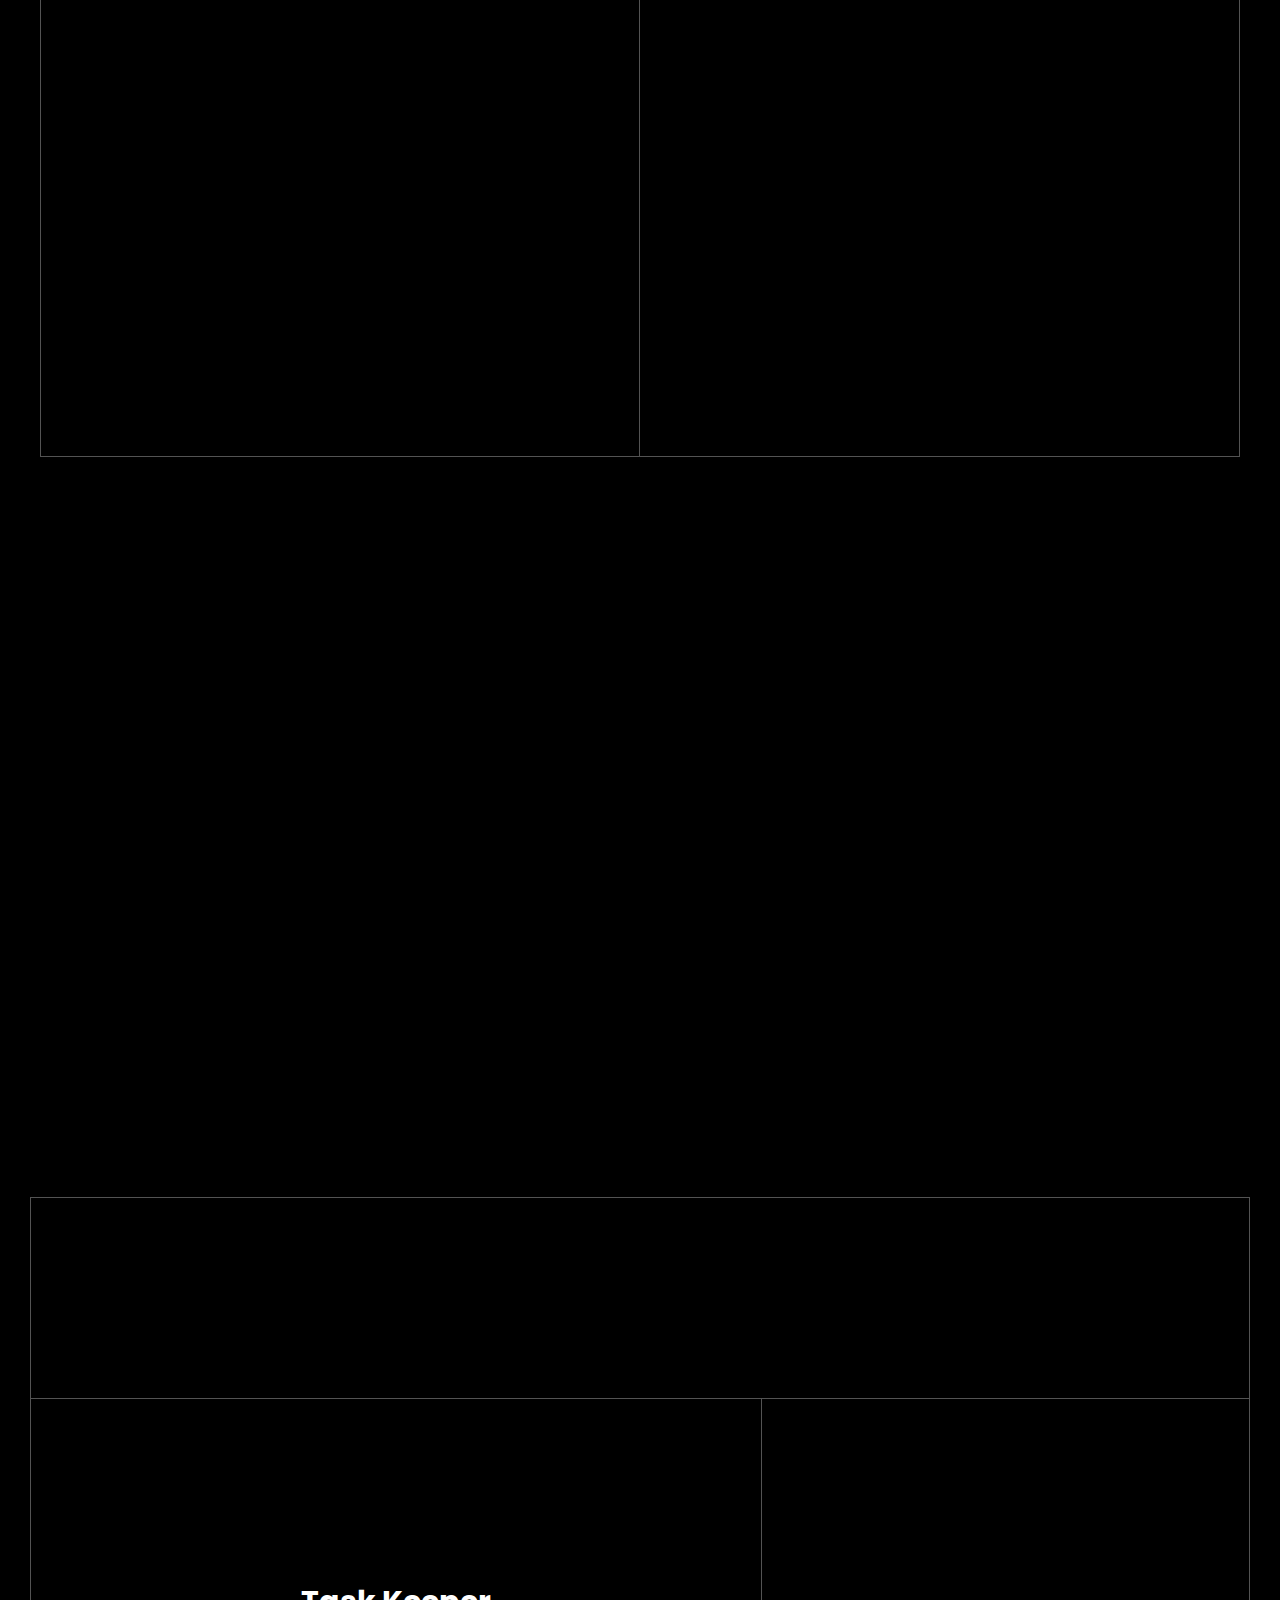
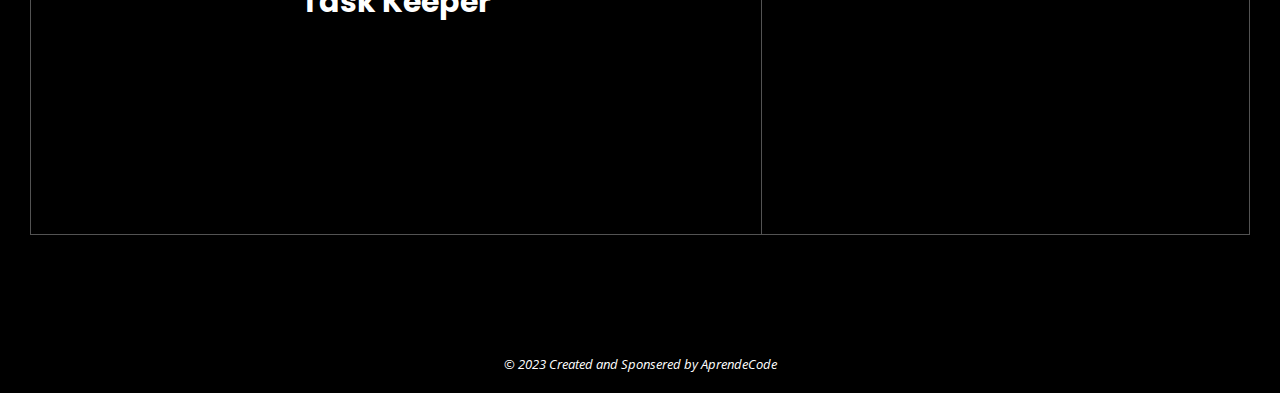
==== commit d77eaec2: "Numbers animations" ====
--- a/index.html
+++ b/index.html
@@ -55,7 +55,7 @@
                         <h2 class="animation__up">
                             Desarrollo Front-End
                         </h2>
-                        <p>
+                        <p class="animation__up">
                             El Front-end es la parte visual de la web. 
                             Este es el encargado de definir la estructura 
                             de la información que se visualiza tanto como su 
@@ -125,7 +125,7 @@
                     </div>
                     <div class="bc__section__about__container__text__description">
                         <div class="bc__section__about__container__text__description__container">
-                            <p>
+                            <p class="animation__right">
                                 Lorem ipsum, dolor sit amet consectetur 
                                 adipisicing elit. Ipsum, totam ipsa perspiciatis 
                                 a aspernatur fuga eveniet voluptas aliquid 
@@ -133,7 +133,7 @@
                                 dignissimos incidunt doloribus. Nulla harum 
                                 provident dolores.
                             </p>
-                            <p>
+                            <p class="animation__left">
                                 Lorem, ipsum dolor sit amet consectetur adipisicing 
                                 elit. Deleniti ratione unde esse, repudiandae 
                                 odio, sint alias adipisci amet rerum a odit impedit 
@@ -156,19 +156,19 @@
                 </h2>
                 <div class="bc__section__our__numbers__container__numbers">
 
-                    <div class="bc__container__number">
+                    <div class="bc__container__number animation__right">
                         <h1 class="number__to__animate" data-value="1095">+0</h1>
                         <p> Horas Dedicadas</p>
                         <div class="bc__numbers__line animation__line"></div>
                     </div>
 
-                    <div class="bc__container__number">
-                        <h1 class="number__to__animate" data-value="31">0</h1>
+                    <div class="bc__container__number animation__up">
+                        <h1 class="number__to__animate " data-value="31">0</h1>
                         <p> Blogs en AprendeCode </p>
                         <div class="bc__numbers__line animation__line"></div>
                     </div>
 
-                    <div class="bc__container__number">
+                    <div class="bc__container__number animation__left">
                         <h1 class="number__to__animate" data-value="28">0</h1>
                         <p> Tutoriales en Youtube </p>
                         <div class="bc__numbers__line animation__line"></div>
@@ -195,14 +195,14 @@
                          <img src="Images/task__keeper__image.webp" alt="">
                     </div>
                     <div class="bc__section__portfolio__container__portfolio__description__app">
-                        <p>
+                        <p class="animation__right">
                             Task Keeper es un programa realizado con la idea de <strong> fomentar la 
                             productividad </strong> del usuario. No solo es una herramienta la 
                             cual se puede usar como agenda, sino que está más enfocada a <strong> generar
                             motivación </strong> para cumplir con las tareas del día. 
                         </p>
 
-                        <p>
+                        <p class="animation__left">
                             Task Keeper tiene <strong>tres diferentes niveles</strong>, los cuales 
                             se irán alcanzando según se vayan completando tareas. 
                             Cada tarea terminada con éxito es un punto menos que 
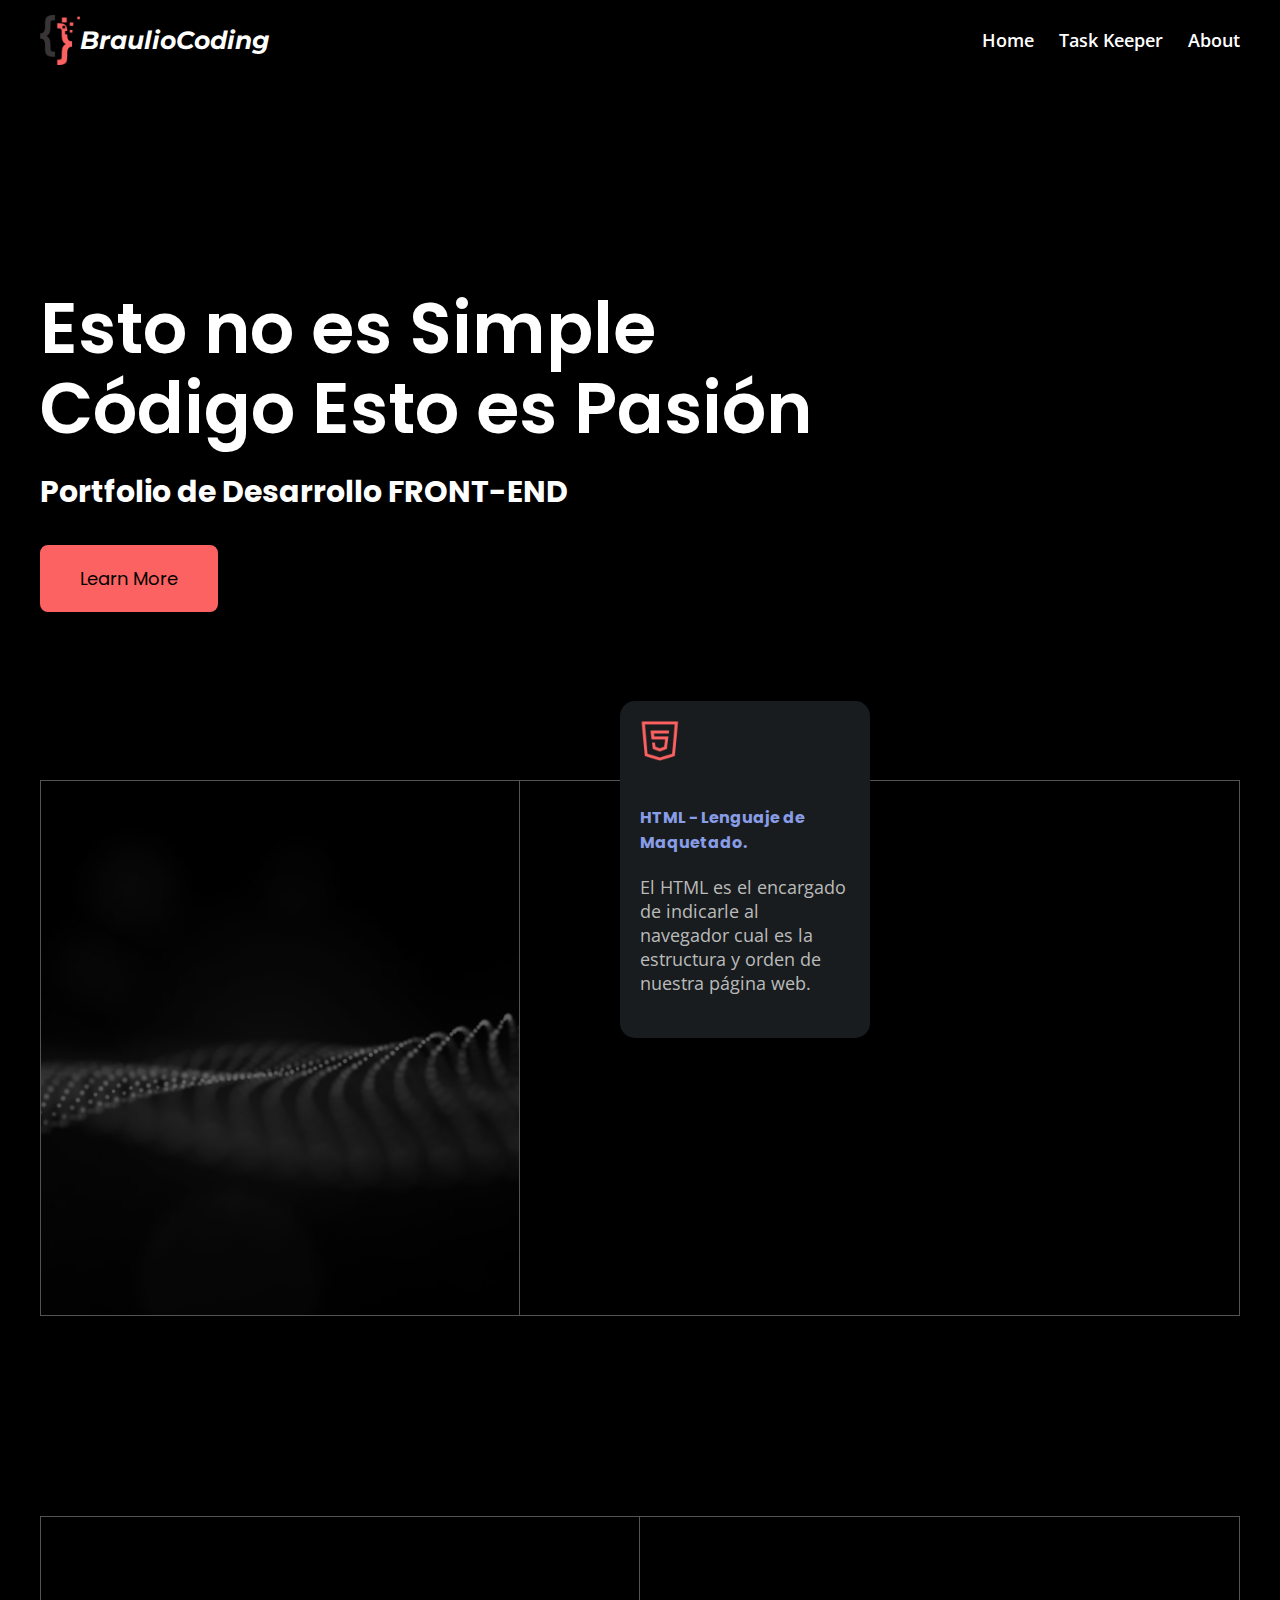
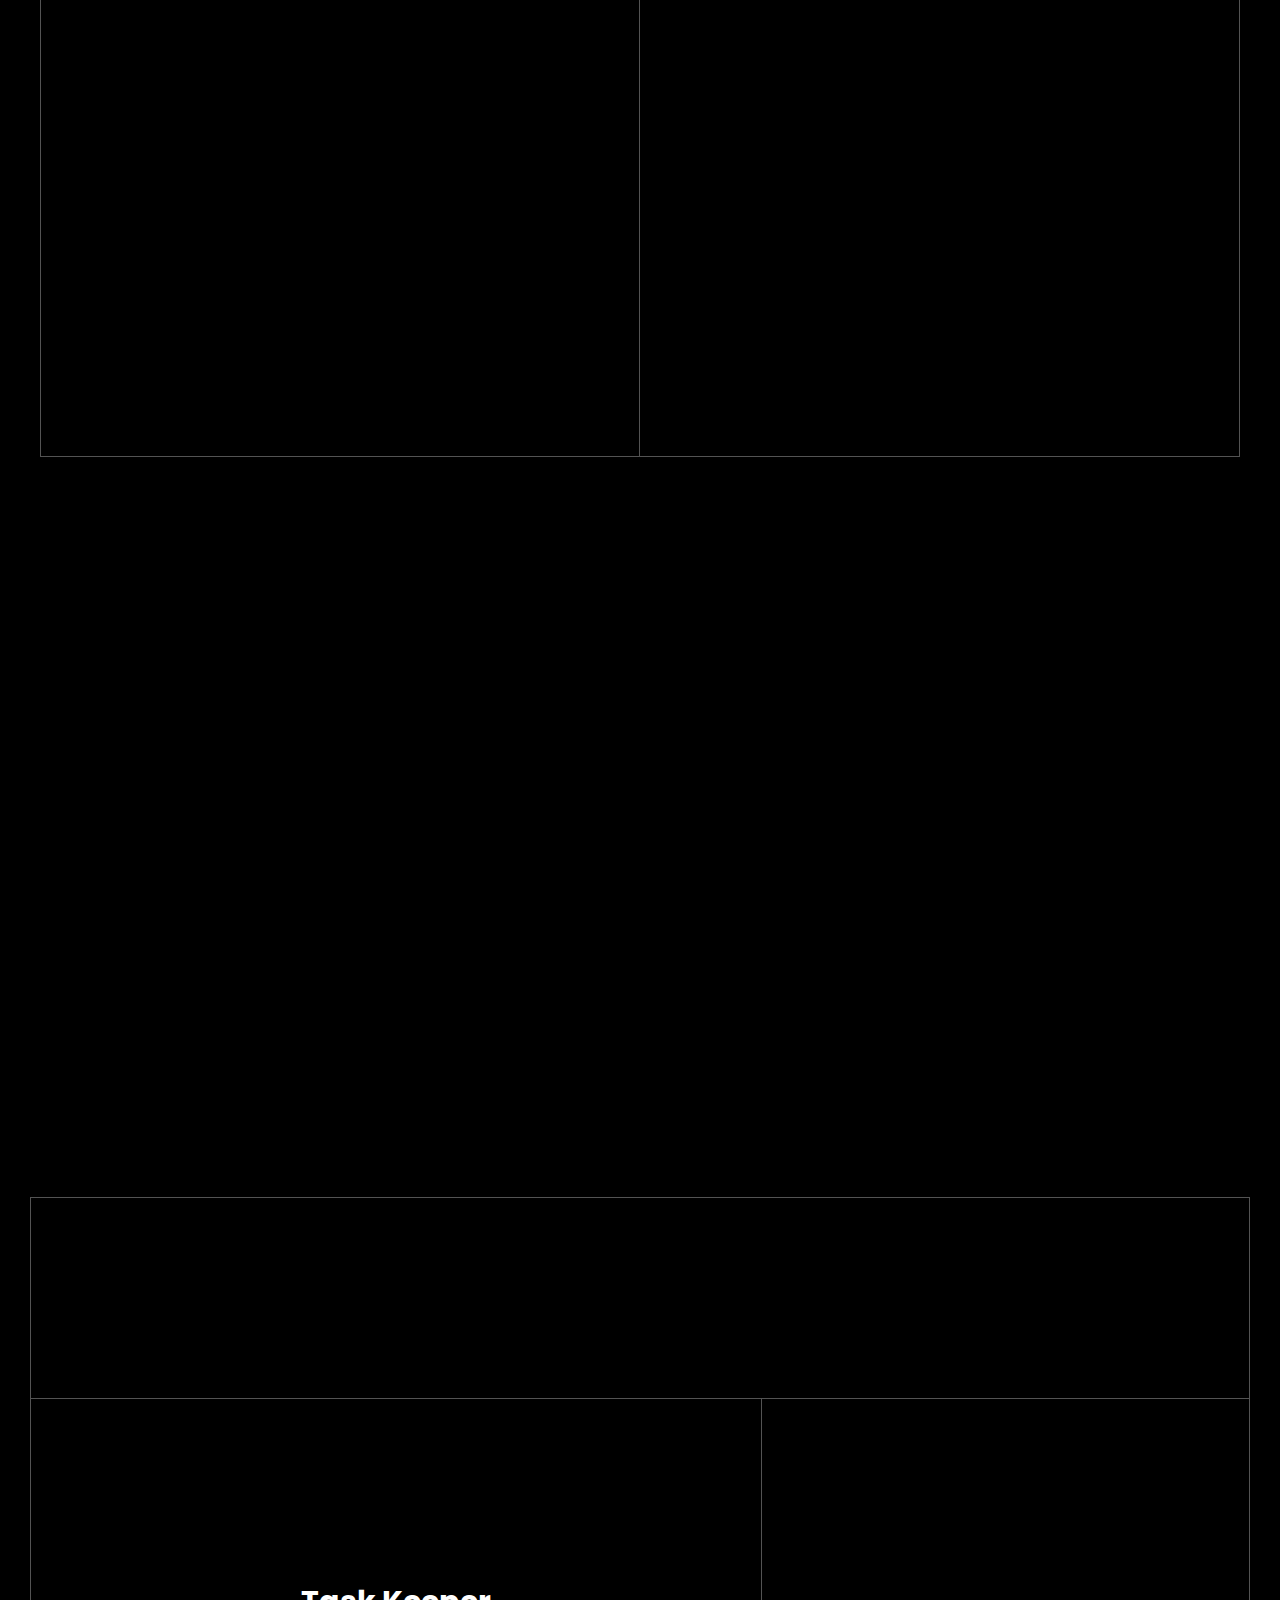
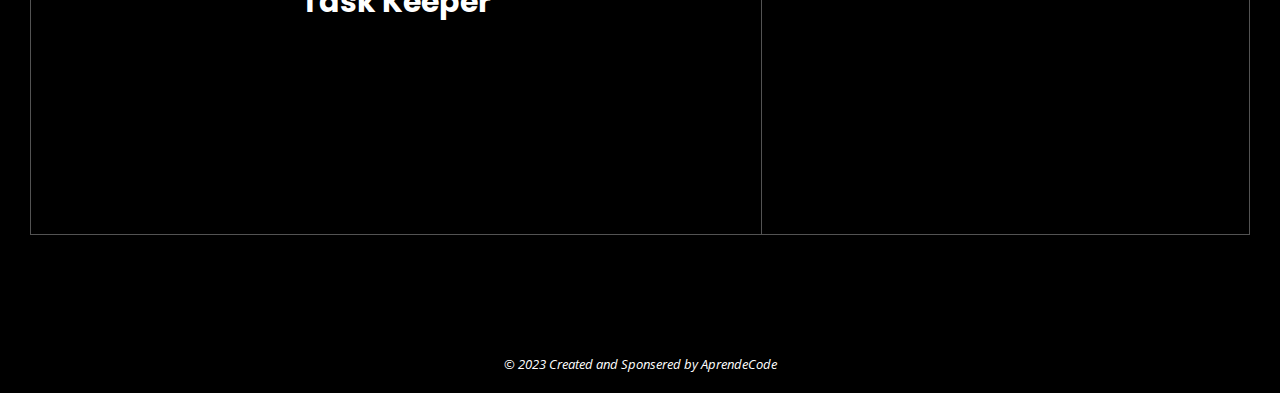
==== commit c8d24183: "Add Task Keeper" ====
--- a/index.html
+++ b/index.html
@@ -18,11 +18,11 @@
                     <img class="bc__logo__img" src="Images/braulio__coding__logo.webp" alt="">
                     <span class="bc__logo__name">BraulioCoding</span>
                 </div>
-                <nav class="bc__navegation">
-                    <span> Home </span>
-                    <span> About </span>
-                    <span> Portfolio </span>
-                </nav>
+                <ul class="bc__navegation">
+                    <a href="index.html"> <li> Home </li> </a>
+                    <a href="Proyects/taskkeeper.html"> <li> Task Keeper </li> </a>
+                    <li> About </li>
+                </ul>
                 <div class="bc__menu__icon">
                     <div class="bc__menu__line bc__menu__line__one"></div>
                     <div class="bc__menu__line bc__menu__line__two"></div>
@@ -216,12 +216,12 @@
                 </div>
             </div>
         </section>
-
-        <footer id="bc__footer">
-            <small> &copy; 2023 Created and Sponsered by AprendeCode </small>
-        </footer>
-
     </main>
+
+    <footer id="bc__footer">
+        <small> &copy; 2023 Created and Sponsered by AprendeCode </small>
+    </footer>
+    
     <script src="JavaScript/startAnimations.js"></script>
 </body>
 
--- a/styles/styles.css
+++ b/styles/styles.css
@@ -113,6 +113,33 @@
   --padding-container: 20px;
   --color-main: #fd6262;
   --border-color-main: #535353;
+  /*  Task Keeper Custom Properties -----------------------*/
+  --tk-shadow-dark: #b9c1ccda;
+  --shadow-ligth: #ffffff;
+  --tk-shadow-container: -10px -10px 20px var(--shadow-ligth),
+    10px 10px 20px var(--shadow-dark),
+    inset 2px 2px 4px var(--shadow-dark),
+    inset -2px -2px 4px var(--shadow-ligth);
+  --tk-shadow-container-outside: -10px -10px 20px var(--shadow-ligth),
+    10px 10px 20px var(--shadow-dark);
+  --tk-shadow-inside: inset 2px 2px 4px var(--shadow-dark),
+    inset -2px -2px 4px var(--shadow-ligth),
+    2px 2px 4px transparent,
+    -2px -2px 4px transparent;
+  --tk-shadow-outside: inset 4px 4px 8px transparent,
+    inset -4px -4px 8px transparent,
+    4px 4px 8px var(--shadow-dark),
+    -4px -4px 8px var(--shadow-ligth);
+  --tk-shadow-both: inset 2px 2px 4px var(--shadow-dark),
+    inset -2px -2px 4px var(--shadow-ligth),
+    2px 2px 4px var(--shadow-dark),
+    -2px -2px 4px var(--shadow-ligth);
+  --tk-background-color-container: #ececec;
+  --tk-background-color-main: #E6E9EF;
+  --tk-radius-circular: 100px;
+  --tk-radius-main: 15px;
+  --tk-padding-container: 20px;
+  --tk-color-main: #0089DC;
 }
 
 .bc__section__menu {
@@ -143,20 +170,25 @@
 .bc__section__menu__container .bc__container__logo img.bc__logo__img {
   height: 50px;
 }
-.bc__section__menu__container .bc__navegation {
+.bc__section__menu__container ul.bc__navegation {
   display: flex;
   align-items: center;
   gap: 25px;
-}
-.bc__section__menu__container .bc__navegation span {
+  list-style: none;
+}
+.bc__section__menu__container ul.bc__navegation li {
   font-family: "Open Sans", sans-serif;
   font-size: 18px;
   font-weight: 600;
   cursor: pointer;
   transition: color 0.4s ease;
 }
-.bc__section__menu__container .bc__navegation span:hover {
+.bc__section__menu__container ul.bc__navegation li:hover {
   color: var(--color-main);
+}
+.bc__section__menu__container ul.bc__navegation a {
+  text-decoration: none;
+  color: white;
 }
 .bc__section__menu__container .bc__menu__icon {
   display: none;
